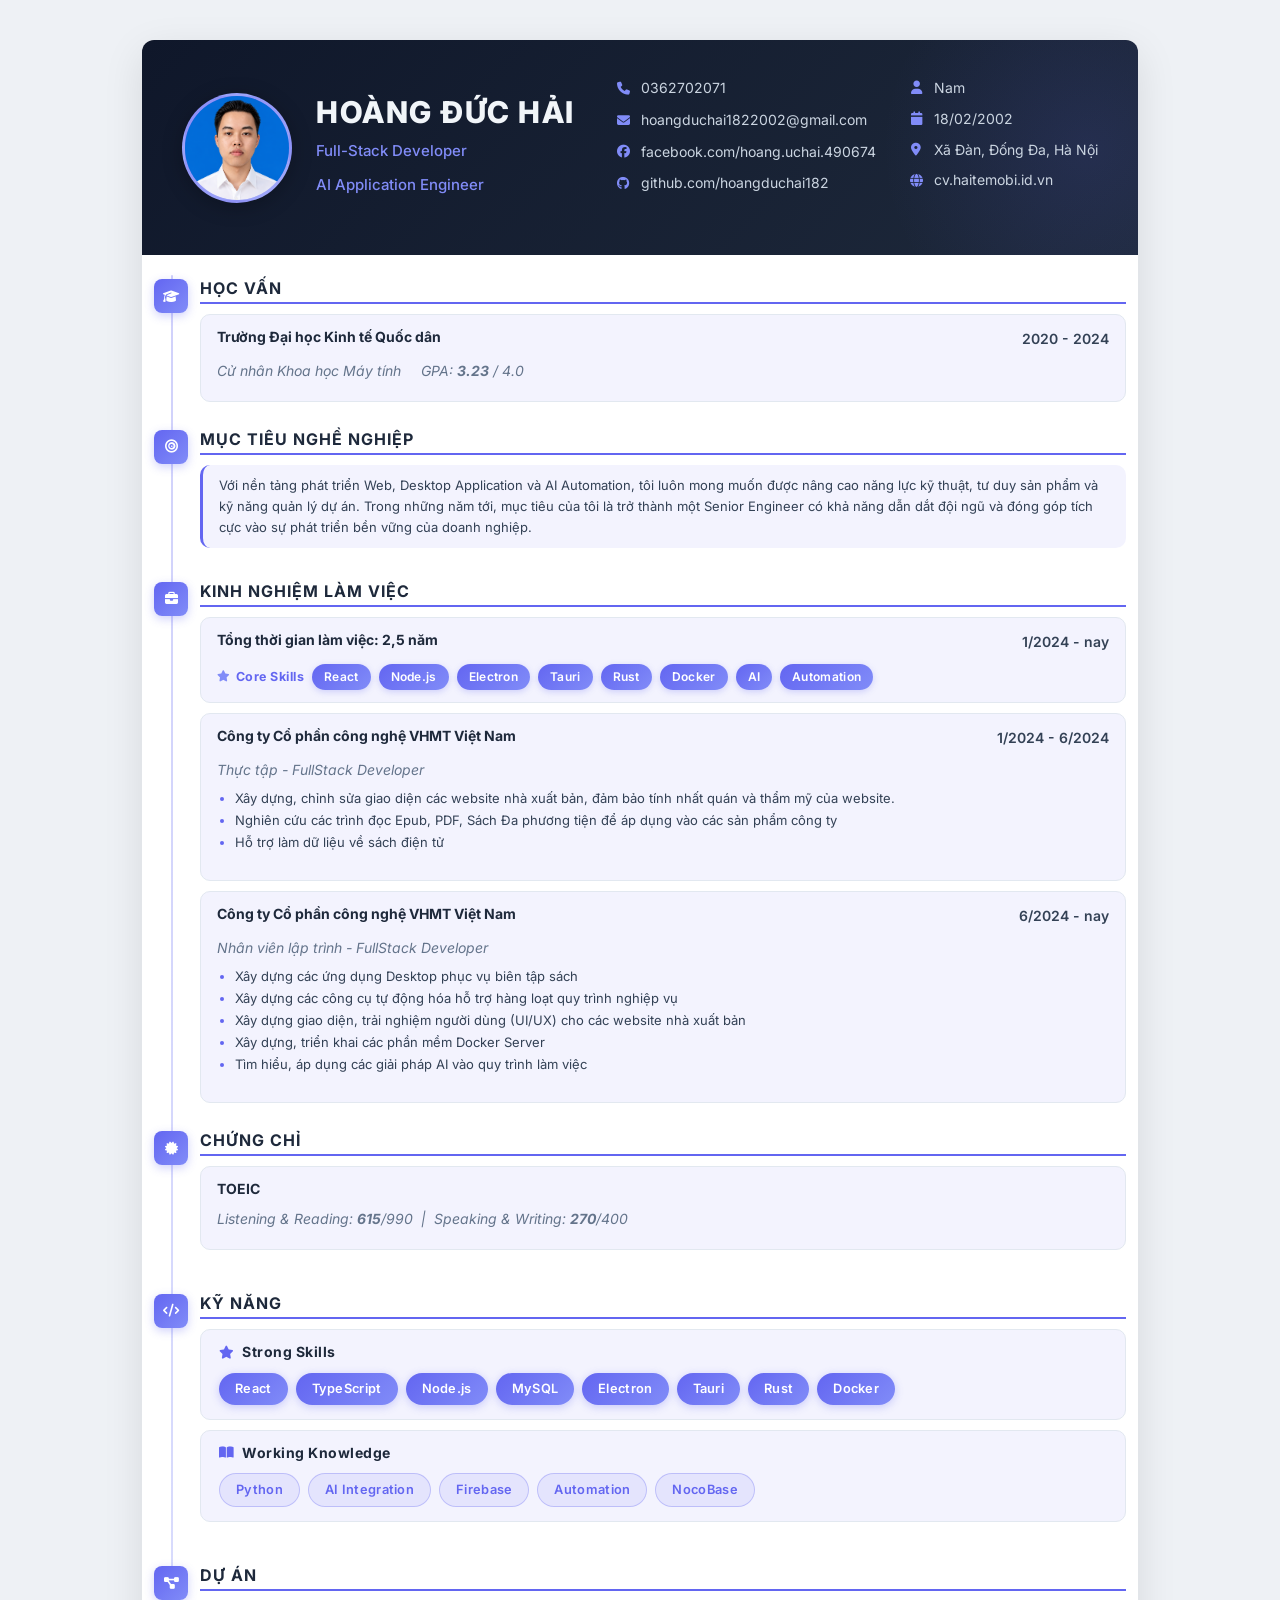
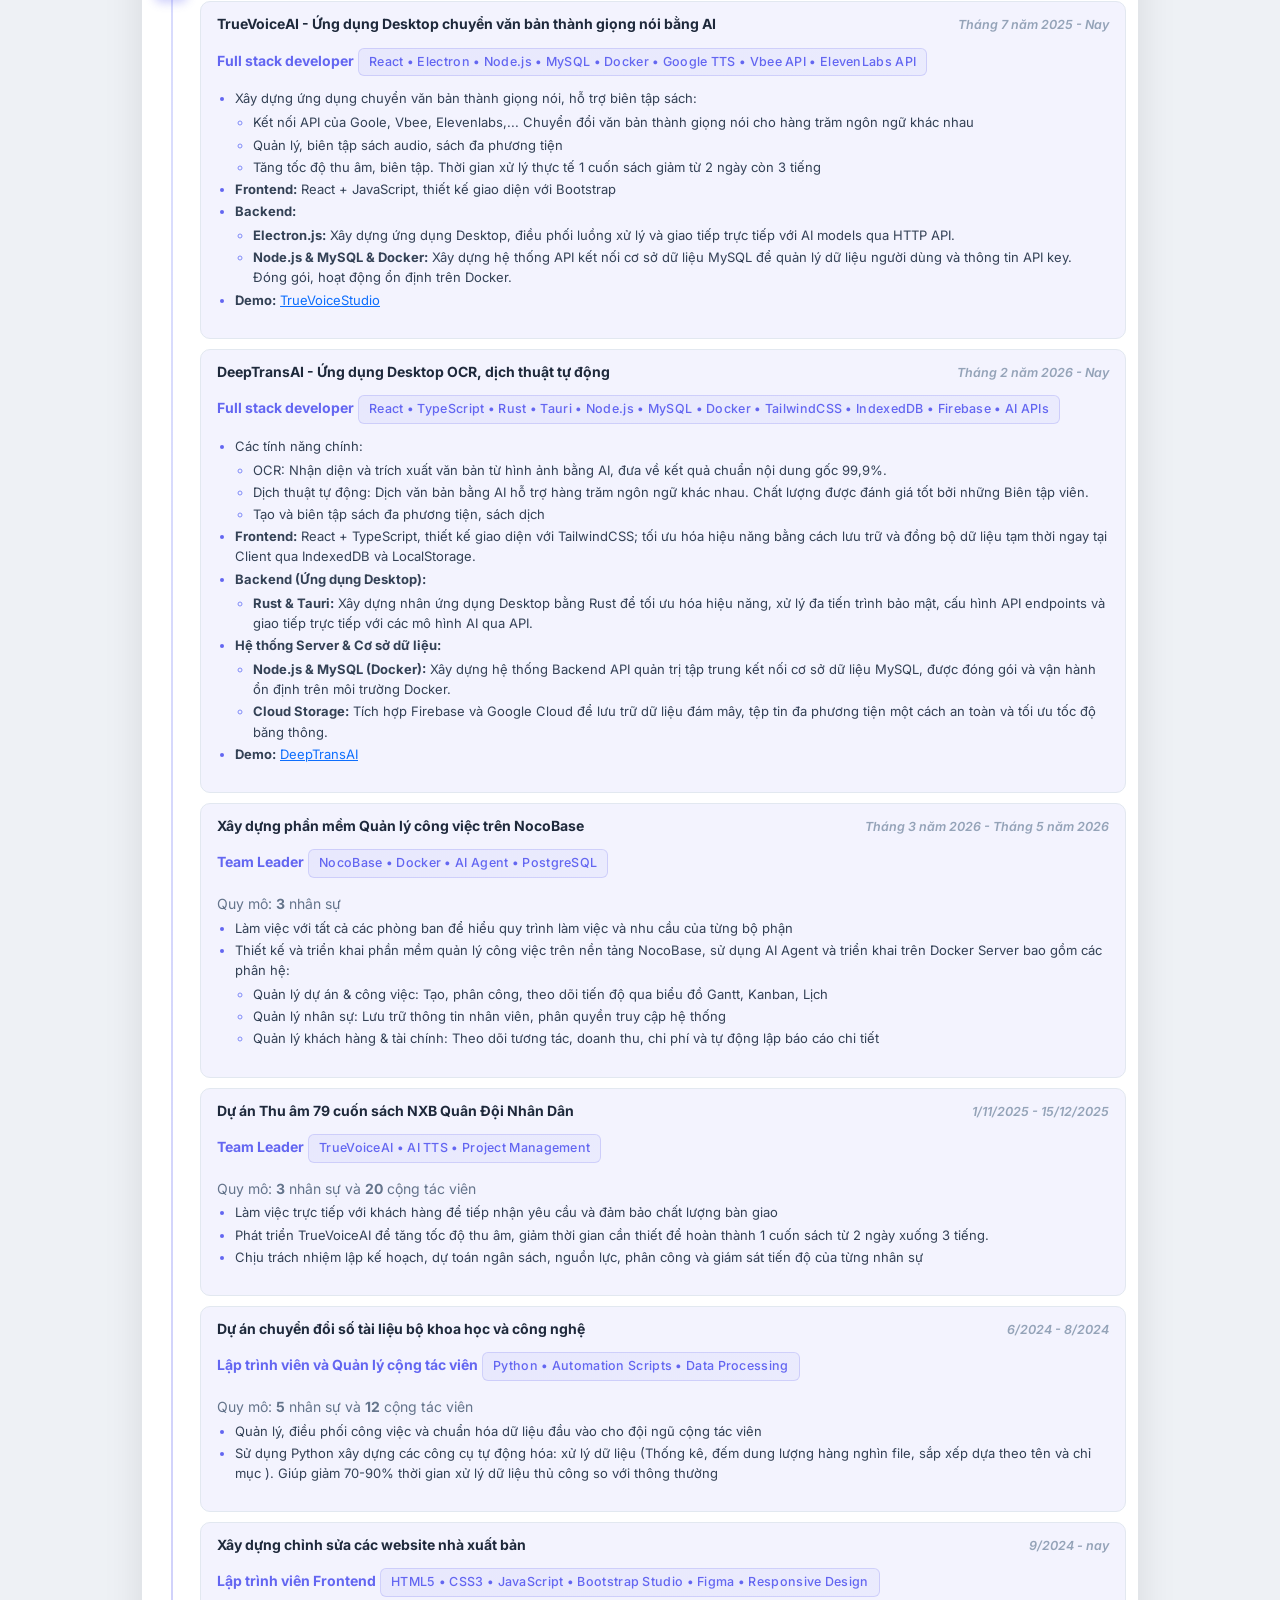
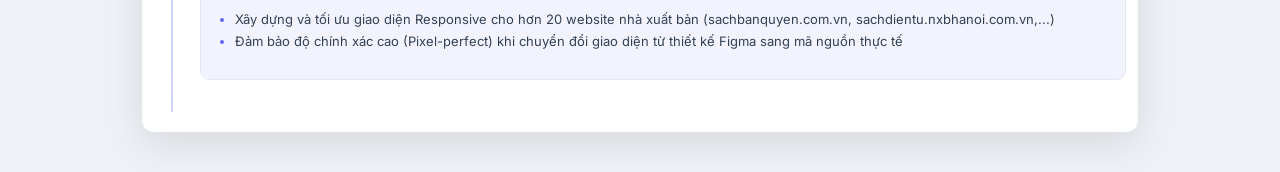
==== index.html @ 4ad243ca "bổ sung reop" ====
<!doctype html>
<html lang="vi">
  <head>
    <meta charset="UTF-8" />
    <meta name="viewport" content="width=device-width, initial-scale=1.0" />
    <title>CV - Hoàng Đức Hải | Full-Stack Developer</title>
    <link
      href="https://cdn.jsdelivr.net/npm/bootstrap@5.3.8/dist/css/bootstrap.min.css"
      rel="stylesheet"
      integrity="sha384-sRIl4kxILFvY47J16cr9ZwB07vP4J8+LH7qKQnuqkuIAvNWLzeN8tE5YBujZqJLB"
      crossorigin="anonymous"
    />
    <link
      rel="stylesheet"
      href="https://cdnjs.cloudflare.com/ajax/libs/font-awesome/6.5.0/css/all.min.css"
    />
    <link
      href="https://fonts.googleapis.com/css2?family=Inter:wght@300;400;500;600;700;800&display=swap"
      rel="stylesheet"
    />
    <link rel="stylesheet" href="style.css" />
  </head>
  <body>
    <div class="cv-container">
      <header class="cv-header">
        <div class="header-left">
          <div class="avatar">
            <img src="ca-nhan.png" alt="Hoàng Đức Hải - Full-stack Developer" />
          </div>
          <div class="name-title">
            <h1>Hoàng Đức Hải</h1>
            <p class="subtitle">Full-Stack Developer</p>
            <p class="subtitle">AI Application Engineer</p>
          </div>
        </div>

        <div class="header-right">
          <address class="contact-info">
            <p>
              <i class="fas fa-phone" aria-hidden="true"></i>
              <a href="tel:0362702071">0362702071</a>
            </p>
            <p>
              <i class="fas fa-envelope" aria-hidden="true"></i>
              <a href="mailto:hoangduchai1822002@gmail.com"
                >hoangduchai1822002@gmail.com</a
              >
            </p>
            <p>
              <i class="fab fa-facebook" aria-hidden="true"></i>
              <a
                href="https://facebook.com/hoang.uchai.490674"
                target="_blank"
                rel="noopener noreferrer"
                >facebook.com/hoang.uchai.490674</a
              >
            </p>
            <p>
              <i class="fab fa-github" aria-hidden="true"></i>
              <a
                href="https://github.com/hoangduchai182"
                target="_blank"
                rel="noopener noreferrer"
                >github.com/hoangduchai182</a
              >
            </p>
          </address>
          <div class="personal-info">
            <p><i class="fas fa-user" aria-hidden="true"></i> Nam</p>
            <p><i class="fas fa-calendar" aria-hidden="true"></i> 18/02/2002</p>
            <p>
              <i class="fas fa-location-dot" aria-hidden="true"></i> Xã Đàn,
              Đống Đa, Hà Nội
            </p>
            <p>
              <i class="fas fa-globe" aria-hidden="true"></i>
              <a
                href="https://cv.haitemobi.id.vn"
                target="_blank"
                rel="noopener noreferrer"
                >cv.haitemobi.id.vn</a
              >
            </p>
          </div>
        </div>
      </header>

      <main class="cv-body">
        <div class="timeline-line"></div>

        <section class="cv-section">
          <div class="section-icon">
            <i class="fas fa-graduation-cap" aria-hidden="true"></i>
          </div>
          <div class="section-content">
            <h2 class="section-title">Học vấn</h2>
            <div class="content-item">
              <div class="item-header">
                <strong>Trường Đại học Kinh tế Quốc dân</strong>
                <time>2020 - 2024</time>
              </div>
              <p class="item-sub">
                Cử nhân Khoa học Máy tính
                <span class="ms-3">GPA: <strong>3.23</strong> / 4.0</span>
              </p>
            </div>
          </div>
        </section>

        <section class="cv-section">
          <div class="section-icon">
            <i class="fas fa-bullseye" aria-hidden="true"></i>
          </div>
          <div class="section-content">
            <h2 class="section-title">Mục tiêu nghề nghiệp</h2>
            <p>
              Với nền tảng phát triển Web, Desktop Application và AI Automation,
              tôi luôn mong muốn được nâng cao năng lực kỹ thuật, tư duy sản
              phẩm và kỹ năng quản lý dự án. Trong những năm tới, mục tiêu của
              tôi là trở thành một Senior Engineer có khả năng dẫn dắt đội ngũ
              và đóng góp tích cực vào sự phát triển bền vững của doanh nghiệp.
            </p>
          </div>
        </section>

        <section class="cv-section">
          <div class="section-icon">
            <i class="fas fa-briefcase" aria-hidden="true"></i>
          </div>
          <div class="section-content">
            <h2 class="section-title">Kinh nghiệm làm việc</h2>
            <div class="content-item">
              <div class="item-header">
                <strong>Tổng thời gian làm việc: 2,5 năm</strong>
                <time>1/2024 - nay</time>
              </div>
              <div class="core-skills">
                <p class="core-skills-label">
                  <i class="fas fa-star" aria-hidden="true"></i> Core Skills
                </p>
                <span>React</span>
                <span>Node.js</span>
                <span>Electron</span>
                <span>Tauri</span>
                <span>Rust</span>
                <span>Docker</span>
                <span>AI</span>
                <span>Automation</span>
              </div>
            </div>
            <div class="content-item">
              <div class="item-header">
                <strong>Công ty Cổ phần công nghệ VHMT Việt Nam</strong>
                <time>1/2024 - 6/2024</time>
              </div>
              <p class="item-sub">Thực tập - FullStack Developer</p>
              <ul class="details-list">
                <li>
                  Xây dựng, chỉnh sửa giao diện các website nhà xuất bản, đảm
                  bảo tính nhất quán và thẩm mỹ của website.
                </li>
                <li>
                  Nghiên cứu các trình đọc Epub, PDF, Sách Đa phương tiện để áp
                  dụng vào các sản phẩm công ty
                </li>
                <li>Hỗ trợ làm dữ liệu về sách điện tử</li>
              </ul>
            </div>
            <div class="content-item">
              <div class="item-header">
                <strong>Công ty Cổ phần công nghệ VHMT Việt Nam</strong>
                <time>6/2024 - nay</time>
              </div>
              <p class="item-sub">Nhân viên lập trình - FullStack Developer</p>
              <ul class="details-list">
                <li>Xây dựng các ứng dụng Desktop phục vụ biên tập sách</li>
                <li>
                  Xây dựng các công cụ tự động hóa hỗ trợ hàng loạt quy trình
                  nghiệp vụ
                </li>
                <li>
                  Xây dựng giao diện, trải nghiệm người dùng (UI/UX) cho các
                  website nhà xuất bản
                </li>
                <li>Xây dựng, triển khai các phần mềm Docker Server</li>
                <li>
                  Tìm hiểu, áp dụng các giải pháp AI vào quy trình làm việc
                </li>
              </ul>
            </div>
          </div>
        </section>

        <section class="cv-section">
          <div class="section-icon">
            <i class="fas fa-certificate" aria-hidden="true"></i>
          </div>
          <div class="section-content mb-3">
            <h2 class="section-title">Chứng chỉ</h2>

            <div class="content-item">
              <div class="item-header">
                <strong>TOEIC</strong>
              </div>
              <p class="item-sub">
                Listening & Reading: <b>615</b>/990 &nbsp;|&nbsp; Speaking &
                Writing: <b>270</b>/400
              </p>
            </div>
          </div>
        </section>

        <section class="cv-section">
          <div class="section-icon">
            <i class="fas fa-code" aria-hidden="true"></i>
          </div>
          <div class="section-content mb-3">
            <h2 class="section-title">Kỹ năng</h2>

            <div class="skills-category">
              <div class="skills-category-header">
                <i class="fas fa-star" aria-hidden="true"></i>
                <h3>Strong Skills</h3>
              </div>
              <div class="skills-badges">
                <span class="skill-badge skill-strong">React</span>
                <span class="skill-badge skill-strong">TypeScript</span>
                <span class="skill-badge skill-strong">Node.js</span>
                <span class="skill-badge skill-strong">MySQL</span>
                <span class="skill-badge skill-strong">Electron</span>
                <span class="skill-badge skill-strong">Tauri</span>
                <span class="skill-badge skill-strong">Rust</span>
                <span class="skill-badge skill-strong">Docker</span>
              </div>
            </div>

            <div class="skills-category">
              <div class="skills-category-header">
                <i class="fas fa-book-open" aria-hidden="true"></i>
                <h3>Working Knowledge</h3>
              </div>
              <div class="skills-badges">
                <span class="skill-badge skill-working">Python</span>
                <span class="skill-badge skill-working">AI Integration</span>
                <span class="skill-badge skill-working">Firebase</span>
                <span class="skill-badge skill-working">Automation</span>
                <span class="skill-badge skill-working">NocoBase</span>
              </div>
            </div>
          </div>
        </section>

        <section class="cv-section">
          <div class="section-icon">
            <i class="fas fa-diagram-project" aria-hidden="true"></i>
          </div>
          <div class="section-content">
            <h2 class="section-title">Dự án</h2>

            <div class="content-item">
              <div class="item-header">
                <strong
                  >TrueVoiceAI - Ứng dụng Desktop chuyển văn bản thành giọng nói
                  bằng AI</strong
                >
                <p class="item-date">Tháng 7 năm 2025 - Nay</p>
              </div>

              <p class="item-role">Full stack developer</p>
              <p class="tech-stack">
                React • Electron • Node.js • MySQL • Docker • Google TTS • Vbee
                API • ElevenLabs API
              </p>
              <ul class="details-list">
                <li>
                  Xây dựng ứng dụng chuyển văn bản thành giọng nói, hỗ trợ biên
                  tập sách:
                  <ul>
                    <li>
                      Kết nối API của Goole, Vbee, Elevenlabs,... Chuyển đổi văn
                      bản thành giọng nói cho hàng trăm ngôn ngữ khác nhau
                    </li>
                    <li>Quản lý, biên tập sách audio, sách đa phương tiện</li>
                    <li>
                      Tăng tốc độ thu âm, biên tập. Thời gian xử lý thực tế 1
                      cuốn sách giảm từ 2 ngày còn 3 tiếng
                    </li>
                  </ul>
                </li>
                <li>
                  <strong>Frontend:</strong> React + JavaScript, thiết kế giao
                  diện với Bootstrap
                </li>
                <li>
                  <strong>Backend:</strong>
                  <ul>
                    <li>
                      <strong>Electron.js:</strong> Xây dựng ứng dụng Desktop,
                      điều phối luồng xử lý và giao tiếp trực tiếp với AI models
                      qua HTTP API.
                    </li>
                    <li>
                      <strong>Node.js &amp; MySQL &amp; Docker:</strong> Xây
                      dựng hệ thống API kết nối cơ sở dữ liệu MySQL để quản lý
                      dữ liệu người dùng và thông tin API key. Đóng gói, hoạt
                      động ổn định trên Docker.
                    </li>
                  </ul>
                </li>
                <li>
                  <strong>Demo:</strong>
                  <a href="./truevoicestudio.html">TrueVoiceStudio</a>
                </li>
              </ul>
            </div>

            <div class="content-item">
              <div class="item-header">
                <strong
                  >DeepTransAI - Ứng dụng Desktop OCR, dịch thuật tự
                  động</strong
                >
                <p class="item-date">Tháng 2 năm 2026 - Nay</p>
              </div>

              <p class="item-role">Full stack developer</p>
              <p class="tech-stack">
                React • TypeScript • Rust • Tauri • Node.js • MySQL • Docker •
                TailwindCSS • IndexedDB • Firebase • AI APIs
              </p>
              <ul class="details-list">
                <li>
                  Các tính năng chính:
                  <ul>
                    <li>
                      OCR: Nhận diện và trích xuất văn bản từ hình ảnh bằng AI,
                      đưa về kết quả chuẩn nội dung gốc 99,9%.
                    </li>
                    <li>
                      Dịch thuật tự động: Dịch văn bản bằng AI hỗ trợ hàng trăm
                      ngôn ngữ khác nhau. Chất lượng được đánh giá tốt bởi những
                      Biên tập viên.
                    </li>
                    <li>Tạo và biên tập sách đa phương tiện, sách dịch</li>
                  </ul>
                </li>
                <li>
                  <strong>Frontend:</strong> React + TypeScript, thiết kế giao
                  diện với TailwindCSS; tối ưu hóa hiệu năng bằng cách lưu trữ
                  và đồng bộ dữ liệu tạm thời ngay tại Client qua IndexedDB và
                  LocalStorage.
                </li>
                <li>
                  <strong>Backend (Ứng dụng Desktop):</strong>
                  <ul>
                    <li>
                      <strong>Rust &amp; Tauri:</strong> Xây dựng nhân ứng dụng
                      Desktop bằng Rust để tối ưu hóa hiệu năng, xử lý đa tiến
                      trình bảo mật, cấu hình API endpoints và giao tiếp trực
                      tiếp với các mô hình AI qua API.
                    </li>
                  </ul>
                </li>
                <li>
                  <strong>Hệ thống Server &amp; Cơ sở dữ liệu:</strong>
                  <ul>
                    <li>
                      <strong>Node.js &amp; MySQL (Docker):</strong> Xây dựng hệ
                      thống Backend API quản trị tập trung kết nối cơ sở dữ liệu
                      MySQL, được đóng gói và vận hành ổn định trên môi trường
                      Docker.
                    </li>
                    <li>
                      <strong>Cloud Storage:</strong> Tích hợp Firebase và
                      Google Cloud để lưu trữ dữ liệu đám mây, tệp tin đa phương
                      tiện một cách an toàn và tối ưu tốc độ băng thông.
                    </li>
                  </ul>
                </li>
                <li>
                  <strong>Demo:</strong>
                  <a href="./deeptransai.html">DeepTransAI</a>
                </li>
              </ul>
            </div>

            <div class="content-item">
              <div class="item-header">
                <strong
                  >Xây dựng phần mềm Quản lý công việc trên NocoBase</strong
                >
                <p class="item-date">Tháng 3 năm 2026 - Tháng 5 năm 2026</p>
              </div>

              <p class="item-role">Team Leader</p>
              <p class="tech-stack">
                NocoBase • Docker • AI Agent • PostgreSQL
              </p>
              <p class="item-description">Quy mô: <strong>3</strong> nhân sự</p>
              <ul class="details-list">
                <li>
                  Làm việc với tất cả các phòng ban để hiểu quy trình làm việc
                  và nhu cầu của từng bộ phận
                </li>
                <li>
                  Thiết kế và triển khai phần mềm quản lý công việc trên nền
                  tảng NocoBase, sử dụng AI Agent và triển khai trên Docker
                  Server bao gồm các phân hệ:
                  <ul>
                    <li>
                      Quản lý dự án &amp; công việc: Tạo, phân công, theo dõi
                      tiến độ qua biểu đồ Gantt, Kanban, Lịch
                    </li>
                    <li>
                      Quản lý nhân sự: Lưu trữ thông tin nhân viên, phân quyền
                      truy cập hệ thống
                    </li>
                    <li>
                      Quản lý khách hàng &amp; tài chính: Theo dõi tương tác,
                      doanh thu, chi phí và tự động lập báo cáo chi tiết
                    </li>
                  </ul>
                </li>
              </ul>
            </div>

            <div class="content-item">
              <div class="item-header">
                <strong>Dự án Thu âm 79 cuốn sách NXB Quân Đội Nhân Dân</strong>
                <p class="item-date">1/11/2025 - 15/12/2025</p>
              </div>

              <p class="item-role">Team Leader</p>
              <p class="tech-stack">
                TrueVoiceAI • AI TTS • Project Management
              </p>
              <p class="item-description">
                Quy mô: <strong>3</strong> nhân sự và <strong>20</strong> cộng
                tác viên
              </p>
              <ul class="details-list">
                <li>
                  Làm việc trực tiếp với khách hàng để tiếp nhận yêu cầu và đảm
                  bảo chất lượng bàn giao
                </li>
                <li>
                  Phát triển TrueVoiceAI để tăng tốc độ thu âm, giảm thời gian
                  cần thiết để hoàn thành 1 cuốn sách từ 2 ngày xuống 3 tiếng.
                </li>
                <li>
                  Chịu trách nhiệm lập kế hoạch, dự toán ngân sách, nguồn lực,
                  phân công và giám sát tiến độ của từng nhân sự
                </li>
              </ul>
            </div>

            <div class="content-item">
              <div class="item-header">
                <strong
                  >Dự án chuyển đổi số tài liệu bộ khoa học và công nghệ</strong
                >
                <p class="item-date">6/2024 - 8/2024</p>
              </div>

              <p class="item-role">Lập trình viên và Quản lý cộng tác viên</p>
              <p class="tech-stack">
                Python • Automation Scripts • Data Processing
              </p>
              <p class="item-description">
                Quy mô: <strong>5</strong> nhân sự và <strong>12</strong> cộng
                tác viên
              </p>
              <ul class="details-list">
                <li>
                  Quản lý, điều phối công việc và chuẩn hóa dữ liệu đầu vào cho
                  đội ngũ cộng tác viên
                </li>
                <li>
                  Sử dụng Python xây dựng các công cụ tự động hóa: xử lý dữ liệu
                  (Thống kê, đếm dung lượng hàng nghìn file, sắp xếp dựa theo
                  tên và chỉ mục ). Giúp giảm 70-90% thời gian xử lý dữ liệu thủ
                  công so với thông thường
                </li>
              </ul>
            </div>

            <div class="content-item">
              <div class="item-header">
                <strong>Xây dựng chỉnh sửa các website nhà xuất bản</strong>
                <p class="item-date">9/2024 - nay</p>
              </div>

              <p class="item-role">Lập trình viên Frontend</p>
              <p class="tech-stack">
                HTML5 • CSS3 • JavaScript • Bootstrap Studio • Figma •
                Responsive Design
              </p>
              <ul class="details-list">
                <li>
                  Xây dựng và tối ưu giao diện Responsive cho hơn 20 website nhà
                  xuất bản (sachbanquyen.com.vn, sachdientu.nxbhanoi.com.vn,...)
                </li>
                <li>
                  Đảm bảo độ chính xác cao (Pixel-perfect) khi chuyển đổi giao
                  diện từ thiết kế Figma sang mã nguồn thực tế
                </li>
              </ul>
            </div>
          </div>
        </section>
      </main>
    </div>
  </body>
</html>
---- style.css ----
/* ===== VARIABLES ===== */
:root {
  --bg-color: #eef1f5;
  --header-bg: linear-gradient(135deg, #0f172a 0%, #1e293b 100%);
  --header-text: #f1f5f9;
  --text-color: #334155;
  --text-heading: #1e293b;
  --text-light: #64748b;
  --text-muted: #94a3b8;
  --line-color: #6366f1;
  --accent: #6366f1;
  --accent-light: #818cf8;
  --accent-bg: rgba(99, 102, 241, 0.08);
  --success: #10b981;
  --card-bg: #ffffff;
  --border: #e2e8f0;
  --shadow-sm: 0 1px 3px rgba(0, 0, 0, 0.05);
  --shadow: 0 4px 12px rgba(0, 0, 0, 0.06);
  --shadow-lg: 0 12px 40px rgba(0, 0, 0, 0.1);
  --radius: 12px;
  --transition: all 0.3s cubic-bezier(0.4, 0, 0.2, 1);
  --accent-font-weight: 700;
  --font-bold-semi: 600;
}

/* ===== RESET ===== */
*,
*::before,
*::after {
  margin: 0;
  padding: 0;
  box-sizing: border-box;
}

/* ===== BASE ===== */
body {
  font-family: "Inter", "Segoe UI", Tahoma, Geneva, Verdana, sans-serif;
  background-color: var(--bg-color);
  color: var(--text-color);
  line-height: 1.7;
  display: flex;
  justify-content: center;
  padding: 40px 20px;
  -webkit-font-smoothing: antialiased;
  -moz-osx-font-smoothing: grayscale;
}

/* ===== CV CONTAINER (Khổ A4: 210mm x 297mm = 794px x 1123px ở 96dpi) ===== */
.cv-container {
  width: 996px;
  min-height: 1123px;
  background: var(--card-bg);
  box-shadow: var(--shadow-lg);
  border-radius: var(--radius);
  position: relative;
  overflow: hidden;
}

/* ===== HEADER ===== */
.cv-header {
  background: var(--header-bg);
  color: var(--header-text);
  padding: 36px 40px;
  display: flex;
  justify-content: space-between;
  align-items: center;
  position: relative;
  overflow: hidden;
}

.cv-header::before {
  content: "";
  position: absolute;
  top: -60%;
  right: -20%;
  width: 50%;
  height: 220%;
  background: radial-gradient(
    circle,
    rgba(99, 102, 241, 0.12) 0%,
    transparent 60%
  );
  pointer-events: none;
}

.header-left {
  display: flex;
  align-items: center;
  gap: 24px;
  position: relative;
  z-index: 1;
}

.avatar {
  width: 110px;
  height: 110px;
  background: linear-gradient(135deg, var(--accent), var(--accent-light));
  border-radius: 50%;
  overflow: hidden;
  border: 3px solid rgba(255, 255, 255, 0.25);
  box-shadow: 0 4px 20px rgba(0, 0, 0, 0.25);
  flex-shrink: 0;
  transition: var(--transition);
}

.avatar:hover {
  transform: scale(1.05);
  border-color: rgba(255, 255, 255, 0.5);
}

.avatar img {
  width: 100%;
  height: 100%;
  object-fit: cover;
}

.name-title h1 {
  font-size: 30px;
  font-weight: 800;
  text-transform: uppercase;
  letter-spacing: 1.5px;
  line-height: 1.2;
  margin-bottom: 4px;
}

.subtitle {
  font-size: 15px;
  color: var(--accent-light);
  font-weight: 500;
  margin: 8px 0 4px 0;
}

.header-right {
  display: flex;
  gap: 32px;
  font-size: 14px;
  position: relative;
  z-index: 1;
}

.contact-info p,
.personal-info p {
  margin-bottom: 7px;
  display: flex;
  align-items: center;
  gap: 10px;
  color: #cbd5e1;
  transition: var(--transition);
}

.contact-info p:hover,
.personal-info p:hover {
  color: #f1f5f9;
}

.contact-info p i,
.personal-info p i {
  width: 16px;
  text-align: center;
  color: var(--accent-light);
  font-size: 13px;
  flex-shrink: 0;
}

.contact-info a,
.personal-info a {
  color: inherit;
  text-decoration: none;
  border-bottom: 1px solid transparent;
  transition: var(--transition);
}

.contact-info a:hover,
.personal-info a:hover {
  color: #fff;
  border-bottom-color: var(--accent-light);
}

/* ===== BODY & TIMELINE ===== */
.cv-body {
  padding: 24px 12px;
  position: relative;
}
time {
  font-size: 14px;
}

.timeline-line {
  position: absolute;
  left: 29px;
  top: 20px;
  bottom: 20px;
  width: 2px;
  background: linear-gradient(
    to bottom,
    var(--accent),
    var(--accent-light),
    var(--accent)
  );
  z-index: 0;
  border-radius: 2px;
  opacity: 0.3;
}

/* ===== SECTIONS ===== */
.cv-section {
  position: relative;
  display: flex;
  margin-bottom: 18px;
  z-index: 1;
}

.section-icon {
  width: 34px;
  height: 34px;
  background: linear-gradient(135deg, var(--accent), var(--accent-light));
  color: #fff;
  display: flex;
  justify-content: center;
  align-items: center;
  border-radius: 8px;
  margin-right: 12px;
  font-size: 13px;
  flex-shrink: 0;
  box-shadow: 0 3px 10px rgba(99, 102, 241, 0.3);
  transition: var(--transition);
}

.cv-section:hover .section-icon {
  transform: scale(1.1);
  box-shadow: 0 4px 15px rgba(99, 102, 241, 0.4);
}

.section-content {
  flex: 1;
  min-width: 0;
}

.section-title {
  text-transform: uppercase;
  font-size: 16px;
  letter-spacing: 1px;
  color: var(--text-heading);
  border-bottom: 2px solid var(--accent);
  padding-bottom: 4px;
  margin-bottom: 10px;
  font-weight: var(--accent-font-weight);
  position: relative;
}

/* ===== CONTENT ITEMS ===== */
.content-item {
  background: var(--accent-bg);
  border: 1px solid var(--border);
  border-radius: 10px;
  padding: 12px 16px;
  margin-bottom: 10px;
  transition: var(--transition);
  position: relative;
}

.content-item:hover {
  border-color: var(--accent-light);
  box-shadow: var(--shadow-sm);
  transform: translateX(4px);
}

.content-item::before {
  content: "";
  position: absolute;
  left: 0;
  top: 12px;
  bottom: 12px;
  width: 3px;
  background: linear-gradient(to bottom, var(--accent), var(--accent-light));
  border-radius: 0 3px 3px 0;
  opacity: 0;
  transition: var(--transition);
}

.content-item:hover::before {
  opacity: 1;
}

.item-header {
  display: flex;
  justify-content: space-between;
  align-items: flex-start;
  font-weight: var(--font-bold-semi);
  gap: 12px;
  flex-wrap: wrap;
  margin-bottom: 8px;
}

.item-header strong {
  color: var(--text-heading);
  font-weight: 700;
  font-size: 14px;
  line-height: 1.4;
}

.item-header span {
  font-size: 12px;
  color: var(--text-muted);
  background: rgba(99, 102, 241, 0.08);
  padding: 2px 10px;
  border-radius: 50px;
  font-weight: 500;
  white-space: nowrap;
  flex-shrink: 0;
}

/* ===== CORE SKILLS BADGES ===== */
.core-skills {
  display: flex;
  flex-wrap: wrap;
  gap: 8px;
  margin-top: 10px;
  align-items: center;
}

.core-skills-label {
  font-size: 0.78rem;
  font-weight: 700;
  color: var(--accent);
  letter-spacing: 0.5px;
  margin: 0;
  display: flex;
  align-items: center;
  gap: 5px;
  white-space: nowrap;
}

.core-skills-label i {
  font-size: 0.7rem;
  color: var(--accent-light);
}

.core-skills span {
  display: inline-block;
  font-size: 0.75rem;
  font-weight: 600;
  color: #fff;
  background: linear-gradient(135deg, var(--accent), var(--accent-light));
  padding: 3px 12px;
  border-radius: 50px;
  letter-spacing: 0.3px;
  box-shadow: 0 2px 6px rgba(99, 102, 241, 0.25);
  transition: var(--transition);
}

.core-skills span:hover {
  transform: translateY(-2px);
  box-shadow: 0 4px 12px rgba(99, 102, 241, 0.4);
}

.tech-stack {
  font-size: 0.78rem;
  color: var(--accent);
  background: linear-gradient(
    135deg,
    rgba(99, 102, 241, 0.08),
    rgba(129, 140, 248, 0.08)
  );
  border: 1px solid rgba(99, 102, 241, 0.2);
  border-radius: 6px;
  padding: 4px 10px;
  margin: 4px 0 6px 0;
  display: inline-block;
  font-weight: 500;
  letter-spacing: 0.3px;
  line-height: 1.5;
}

.item-sub {
  font-style: italic;
  margin-bottom: 6px;
  color: var(--text-light);
  font-size: 14px;
}

/* ===== DETAILS LIST ===== */
.details-list {
  padding-left: 18px;
  font-size: 13px;
  color: var(--text-color);
  line-height: 1.55;
}

.details-list li {
  margin-bottom: 2px;
  position: relative;
}

.details-list li::marker {
  color: var(--accent);
}

.details-list ul {
  padding-left: 18px;
  margin-top: 4px;
}

.details-list ul li::marker {
  color: var(--accent-light);
}

/* ===== SKILLS LIST ===== */

.skills-list {
  list-style: none;
  font-size: 14px;
}

.skills-list li {
  margin-bottom: 4px;
  padding-left: 16px;
  position: relative;
}

.skills-list li::before {
  content: "▸";
  position: absolute;
  left: 0;
  color: var(--accent);
  font-weight: 700;
}

/* ===== SKILLS CATEGORIES ===== */
.skills-category {
  background: var(--accent-bg);
  border: 1px solid var(--border);
  border-radius: 10px;
  padding: 14px 18px;
  margin-bottom: 10px;
  transition: var(--transition);
  position: relative;
}

.skills-category:hover {
  border-color: var(--accent-light);
  box-shadow: var(--shadow-sm);
  transform: translateX(4px);
}

.skills-category::before {
  content: "";
  position: absolute;
  left: 0;
  top: 12px;
  bottom: 12px;
  width: 3px;
  background: linear-gradient(to bottom, var(--accent), var(--accent-light));
  border-radius: 0 3px 3px 0;
  opacity: 0;
  transition: var(--transition);
}

.skills-category:hover::before {
  opacity: 1;
}

.skills-category-header {
  display: flex;
  align-items: center;
  gap: 8px;
  margin-bottom: 12px;
}

.skills-category-header i {
  font-size: 13px;
  color: var(--accent);
}

.skills-category-header h3 {
  font-size: 14px;
  font-weight: 700;
  color: var(--text-heading);
  margin: 0;
  letter-spacing: 0.5px;
}

.skills-badges {
  display: flex;
  flex-wrap: wrap;
  gap: 8px;
}

.skill-badge {
  display: inline-block;
  font-size: 0.8rem;
  font-weight: 600;
  padding: 5px 16px;
  border-radius: 50px;
  letter-spacing: 0.3px;
  transition: var(--transition);
}

.skill-badge:hover {
  transform: translateY(-2px);
}

.skill-strong {
  color: #fff;
  background: linear-gradient(135deg, var(--accent), var(--accent-light));
  box-shadow: 0 2px 8px rgba(99, 102, 241, 0.3);
}

.skill-strong:hover {
  box-shadow: 0 4px 14px rgba(99, 102, 241, 0.45);
}

.skill-working {
  color: var(--accent);
  background: rgba(99, 102, 241, 0.1);
  border: 1.5px solid rgba(99, 102, 241, 0.3);
}

.skill-working:hover {
  background: rgba(99, 102, 241, 0.15);
  border-color: var(--accent-light);
  box-shadow: 0 3px 10px rgba(99, 102, 241, 0.2);
}

/* ===== PROJECT METADATA ===== */
.item-role {
  font-weight: var(--accent-font-weight);
  margin-top: 4px;
  font-size: 14px;
  color: var(--accent);
  display: inline-flex;
  align-items: center;
  gap: 6px;
}

.item-date {
  font-style: italic;
  color: var(--text-muted);
  margin-bottom: 0;
  font-size: 12.5px;
  display: flex;
  align-items: center;
  gap: 6px;
}

.item-description {
  font-size: 14px;
  color: var(--text-light);
  margin: 2px 0;
}

/* ===== SECTION CONTENT PARAGRAPH ===== */

.section-content > p {
  font-size: 13px;
  color: var(--text-color);
  line-height: 1.6;
  background: var(--accent-bg);
  padding: 10px 16px;
  border-radius: 10px;
  border-left: 3px solid var(--accent);
}

/* ===== SCROLLBAR ===== */
::-webkit-scrollbar {
  width: 6px;
}

::-webkit-scrollbar-track {
  background: transparent;
}

::-webkit-scrollbar-thumb {
  background: var(--text-muted);
  border-radius: 3px;
}

::-webkit-scrollbar-thumb:hover {
  background: var(--text-light);
}

/* ===== RESPONSIVE ===== */
@media (max-width: 900px) {
  body {
    padding: 16px 8px;
  }

  .cv-container {
    width: 100%;
    min-height: auto;
    border-radius: 8px;
  }

  .cv-header {
    flex-direction: column;
    align-items: flex-start;
    gap: 20px;
    padding: 28px 24px;
  }

  .header-right {
    flex-direction: column;
    gap: 16px;
  }

  .cv-body {
    padding: 24px 20px;
  }

  .timeline-line {
    left: 36px;
  }

  .section-icon {
    width: 28px;
    height: 28px;
    font-size: 11px;
    margin-right: 12px;
  }

  .name-title h1 {
    font-size: 22px;
  }

  .avatar {
    width: 80px;
    height: 80px;
  }
}

@media (max-width: 480px) {
  .cv-header {
    padding: 20px 16px;
  }

  .cv-body {
    padding: 20px 14px;
  }

  .section-title {
    font-size: 14px;
  }

  .details-list {
    font-size: 12px;
  }
}

/* ===== PRINT ===== */
@media print {
  *,
  *::before,
  *::after {
    -webkit-print-color-adjust: exact !important;
    print-color-adjust: exact !important;
    color-adjust: exact !important;
  }

  body {
    padding: 0 !important;
    margin: 0 !important;
    background: #fff !important;
    display: block !important;
  }

  .cv-container {
    width: 100% !important;
    min-height: auto !important;
    box-shadow: none !important;
    border-radius: 0 !important;
    margin: 0 !important;
    overflow: visible !important;
  }

  .cv-header {
    display: flex !important;
    flex-direction: row !important;
    flex-wrap: nowrap !important;
    justify-content: space-between !important;
    align-items: center !important;
    padding: 32px 16px !important;
    background: #0f172a !important;
    color: #f1f5f9 !important;
  }

  .cv-header::before {
    display: none !important;
  }

  .header-left {
    display: flex !important;
    flex-direction: row !important;
    align-items: center !important;
    gap: 16px !important;
    flex-shrink: 0 !important;
  }

  .header-right {
    display: flex !important;
    flex-direction: row !important;
    gap: 28px !important;
    flex-shrink: 0 !important;
  }

  .avatar {
    width: 80px !important;
    height: 80px !important;
    border: 2px solid rgba(255, 255, 255, 0.3) !important;
    box-shadow: none !important;
    background: #6366f1 !important;
  }

  .avatar:hover {
    transform: none !important;
  }

  .name-title h1 {
    font-size: 24px !important;
    color: #fff !important;
    letter-spacing: 1px !important;
  }

  .subtitle {
    color: #a5b4fc !important;
    font-size: 14px !important;
    font-weight: 500 !important;
  }

  .contact-info p,
  .personal-info p {
    color: #e2e8f0 !important;
    margin-bottom: 5px !important;
    font-size: 13px !important;
    gap: 8px !important;
    line-height: 1.5 !important;
  }

  .contact-info p i,
  .personal-info p i {
    color: #a5b4fc !important;
    font-size: 13px !important;
    width: 18px !important;
  }

  .contact-info a {
    color: #e2e8f0 !important;
    text-decoration: none !important;
    font-size: 12.5px !important;
  }

  /* ===== BODY ===== */
  .cv-body {
    padding: 12px !important;
  }

  .cv-section {
    margin-bottom: 6px !important;
  }

  .content-item {
    padding: 8px 14px !important;
  }

  .section-title {
    margin-bottom: 8px !important;
    padding-bottom: 3px !important;
  }

  /* ===== TIMELINE ===== */
  .timeline-line {
    background: #6366f1 !important;
    opacity: 0.15 !important;
    left: 24px;
  }

  /* ===== SECTION ICONS ===== */
  .section-icon {
    background: #6366f1 !important;
    color: #fff !important;
    box-shadow: none !important;
  }

  .cv-section:hover .section-icon {
    transform: none !important;
  }
  /* ===== CONTENT ITEMS ===== */
  .content-item {
    background: #f8f9ff !important;
    border: 1px solid #e2e8f0 !important;
    padding: 6px 8px;
  }

  .content-item:hover {
    transform: none !important;
    box-shadow: none !important;
    border-color: #e2e8f0 !important;
  }

  .content-item::before {
    display: none !important;
  }

  /* ===== BADGES THỜI GIAN ===== */
  .item-header span {
    background: #eef0ff !important;
    color: #64748b !important;
  }

  /* ===== ROLE ===== */
  .item-role {
    color: #6366f1 !important;
  }

  /* ===== LIST MARKERS ===== */
  .details-list {
    margin-bottom: 4px;
  }
  .details-list li::marker {
    color: #6366f1 !important;
  }

  /* ===== PARAGRAPH (Mục tiêu) ===== */
  .section-content > p {
    background: #f8f9ff !important;
    border-left: 3px solid #6366f1 !important;
  }

  /* ===== SKILLS CATEGORIES (PRINT) ===== */
  .skills-category {
    background: #f8f9ff !important;
    border: 1px solid #e2e8f0 !important;
    padding: 10px 14px !important;
  }

  .skills-category:hover {
    transform: none !important;
    box-shadow: none !important;
  }

  .skills-category::before {
    display: none !important;
  }

  .skill-strong {
    background: #6366f1 !important;
    color: #fff !important;
    box-shadow: none !important;
  }

  .skill-working {
    background: #eef0ff !important;
    color: #6366f1 !important;
    border-color: rgba(99, 102, 241, 0.3) !important;
  }

  .skill-badge:hover {
    transform: none !important;
  }

  /* ===== ẨN SCROLLBAR ===== */
  ::-webkit-scrollbar {
    display: none !important;
  }
}
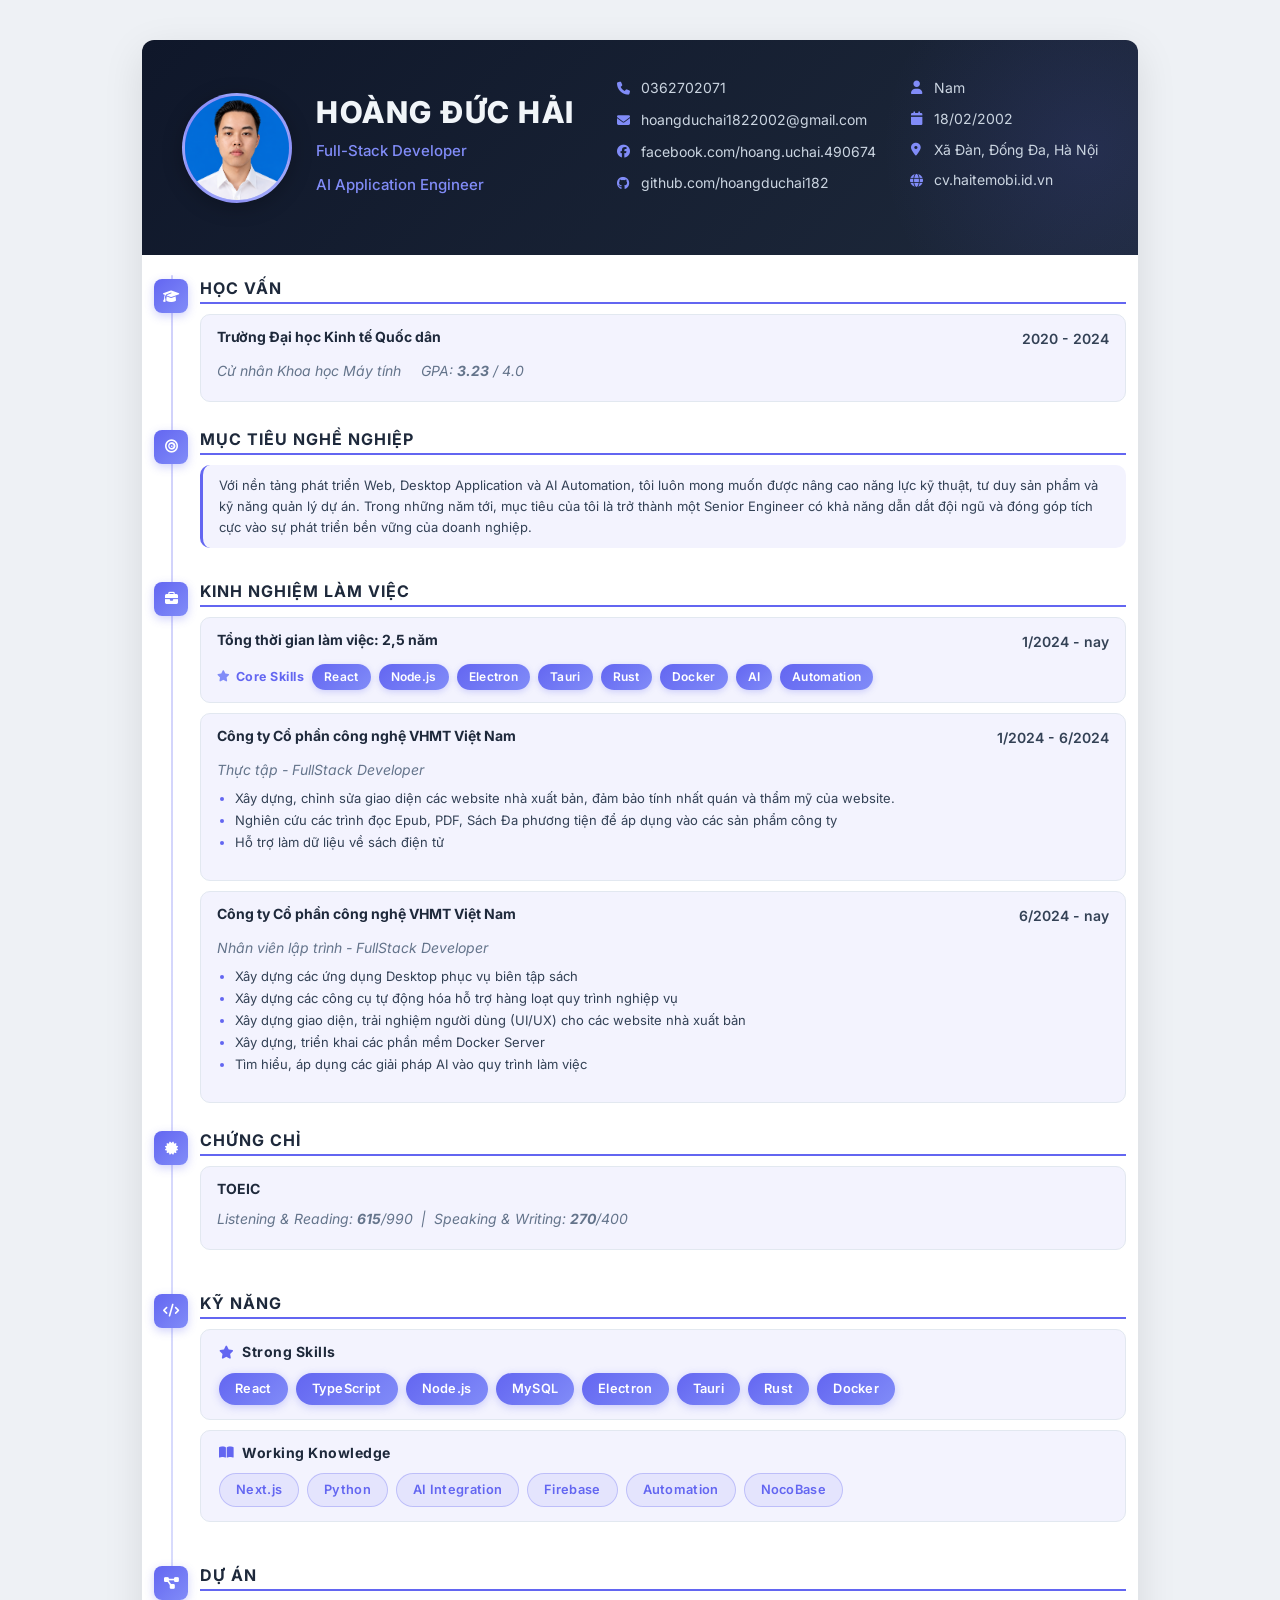
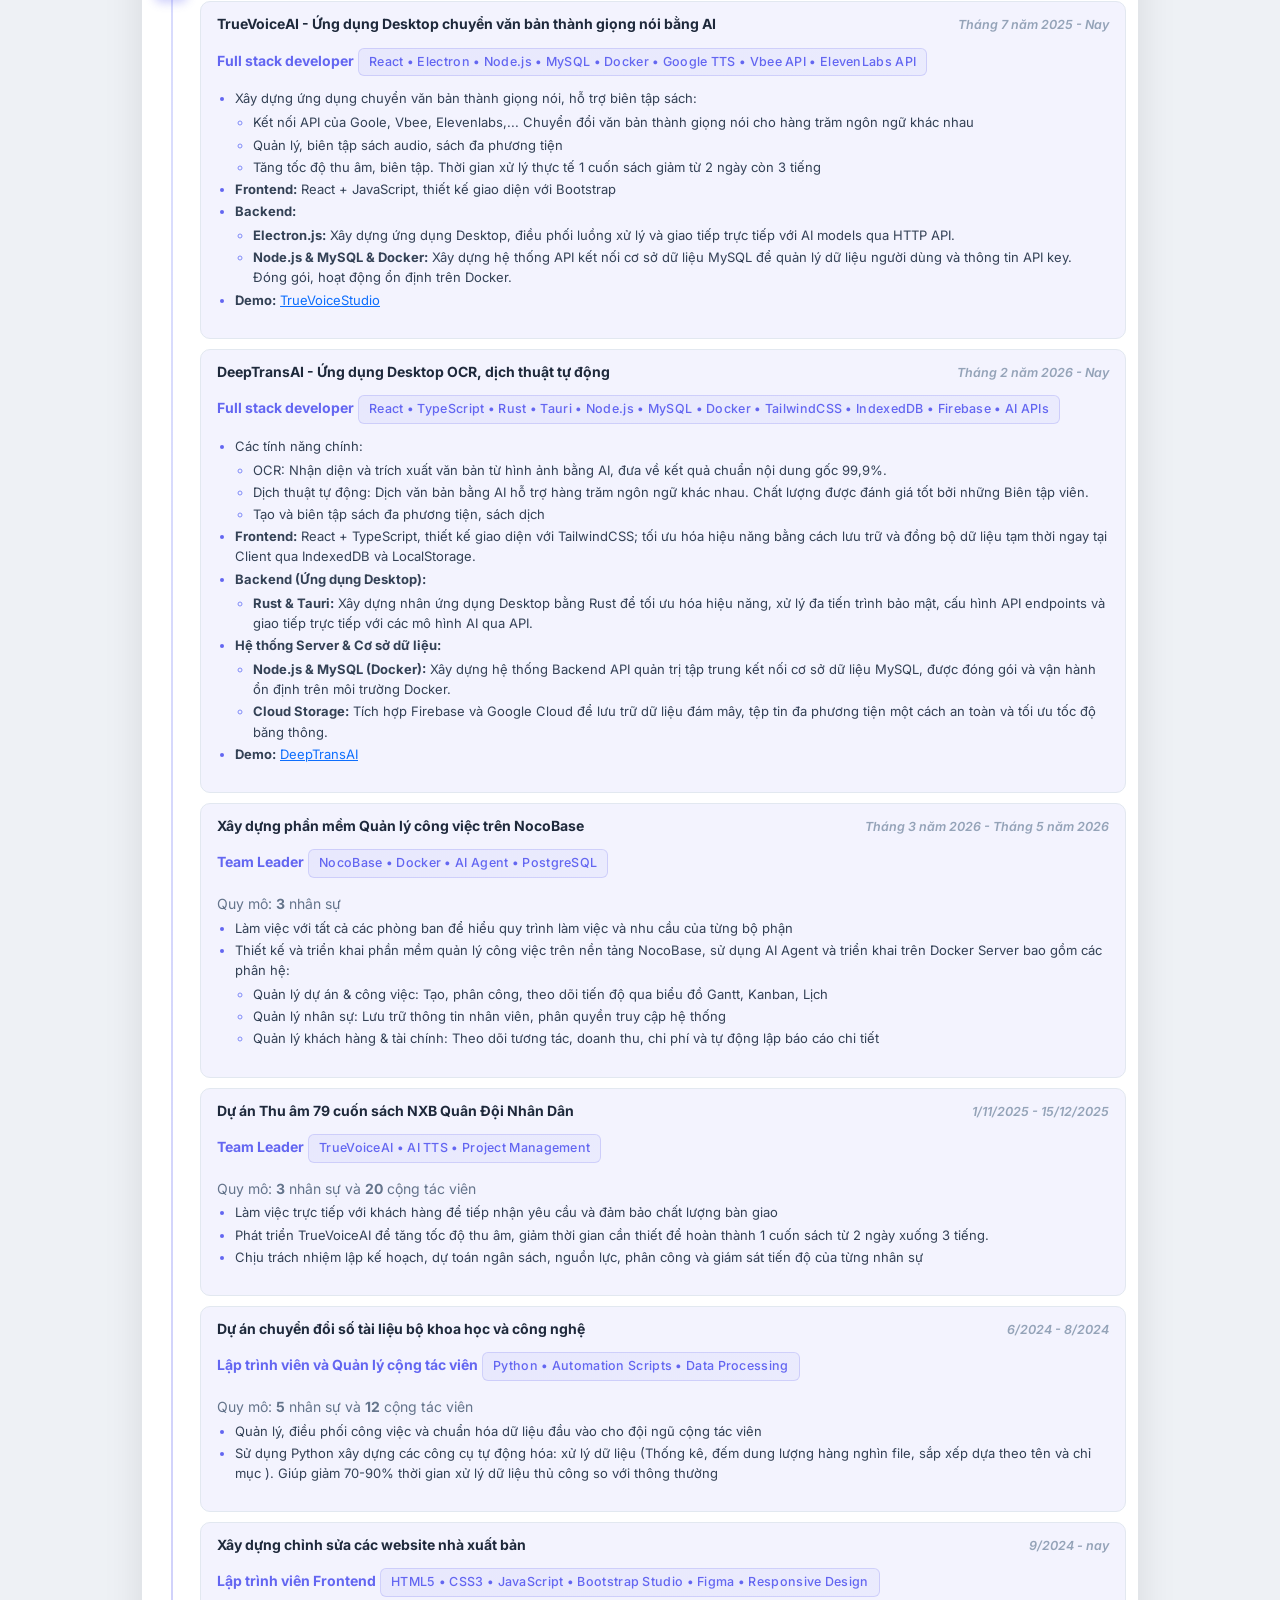
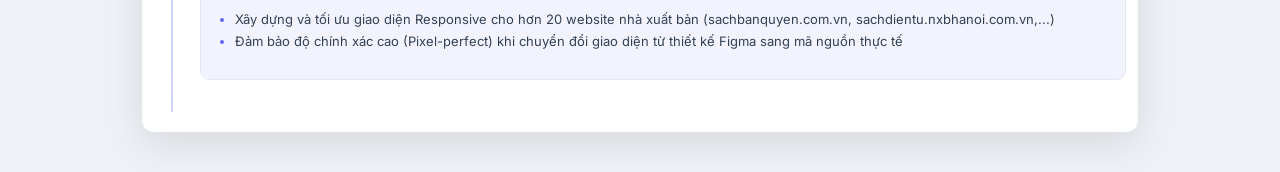
==== commit 021b0cd8: "update working knowledge" ====
--- a/index.html
+++ b/index.html
@@ -240,6 +240,7 @@
                 <h3>Working Knowledge</h3>
               </div>
               <div class="skills-badges">
+                <span class="skill-badge skill-working">Next.js</span>
                 <span class="skill-badge skill-working">Python</span>
                 <span class="skill-badge skill-working">AI Integration</span>
                 <span class="skill-badge skill-working">Firebase</span>
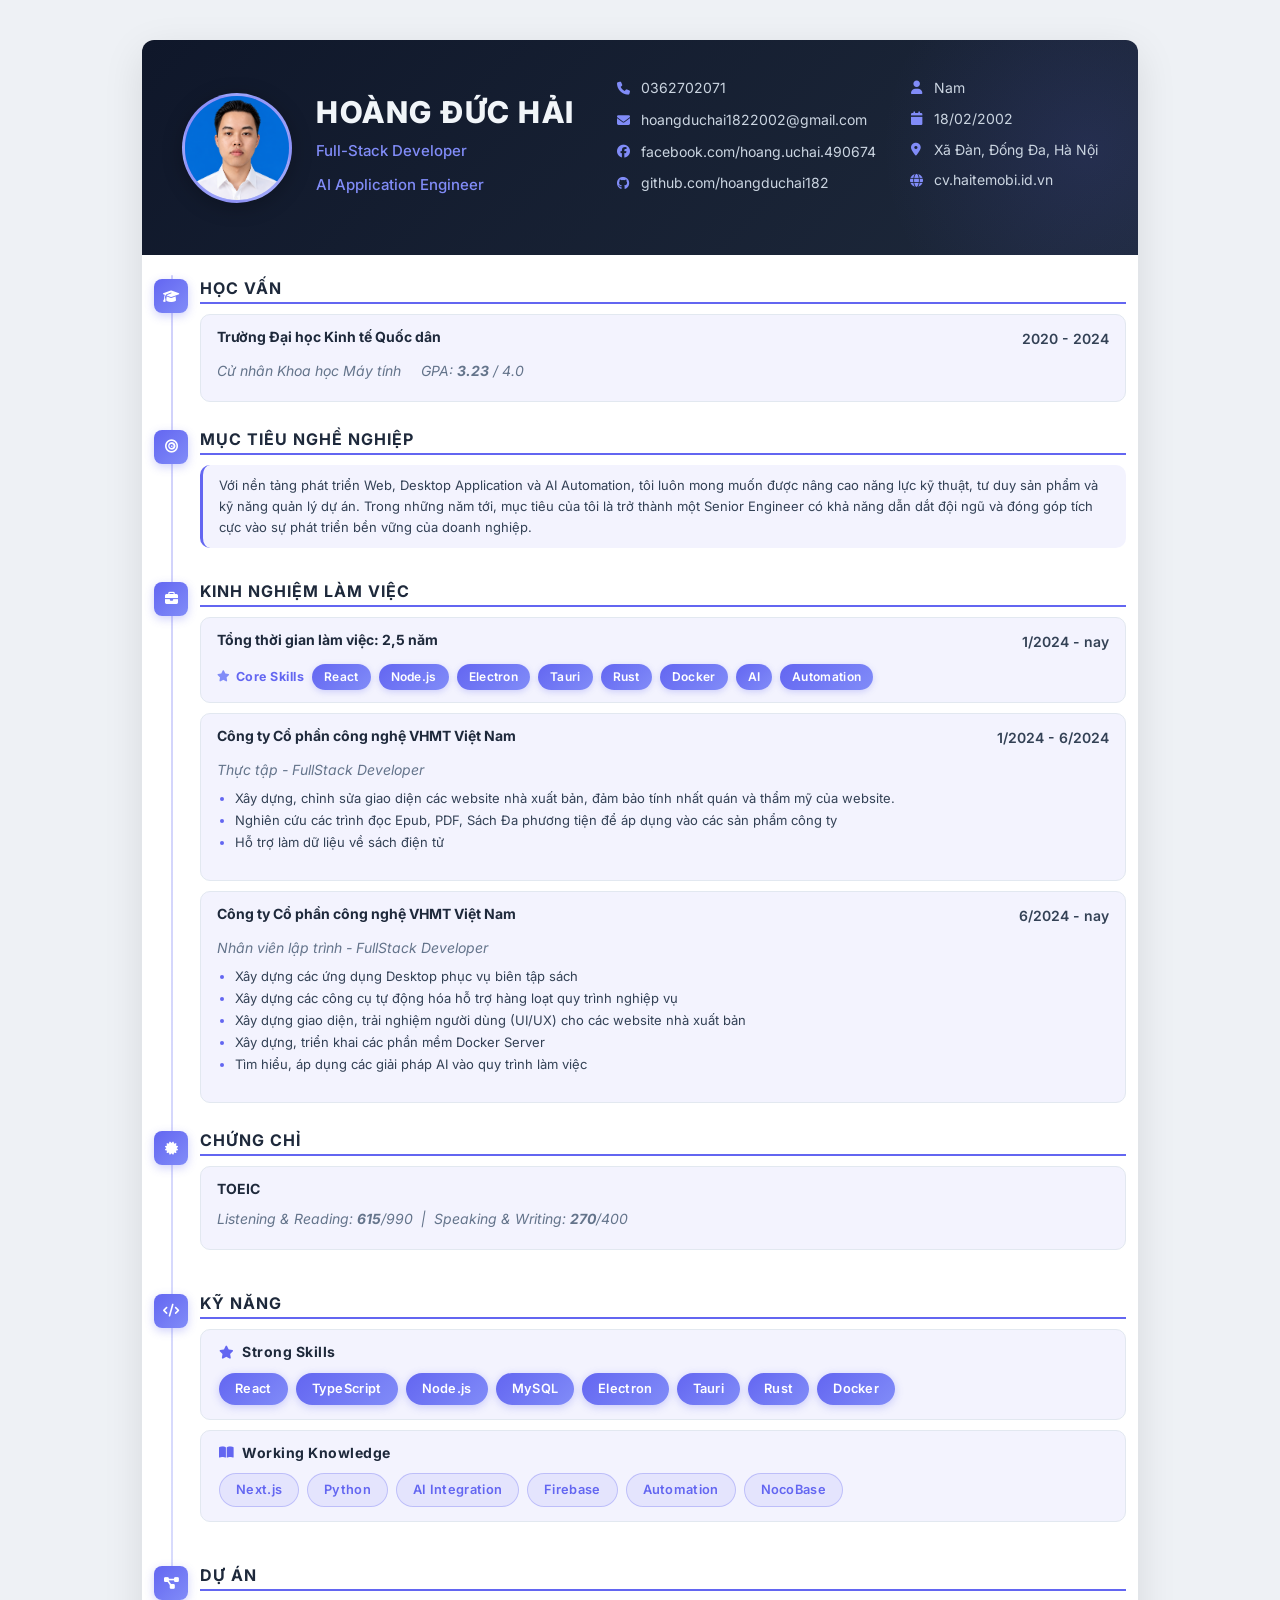
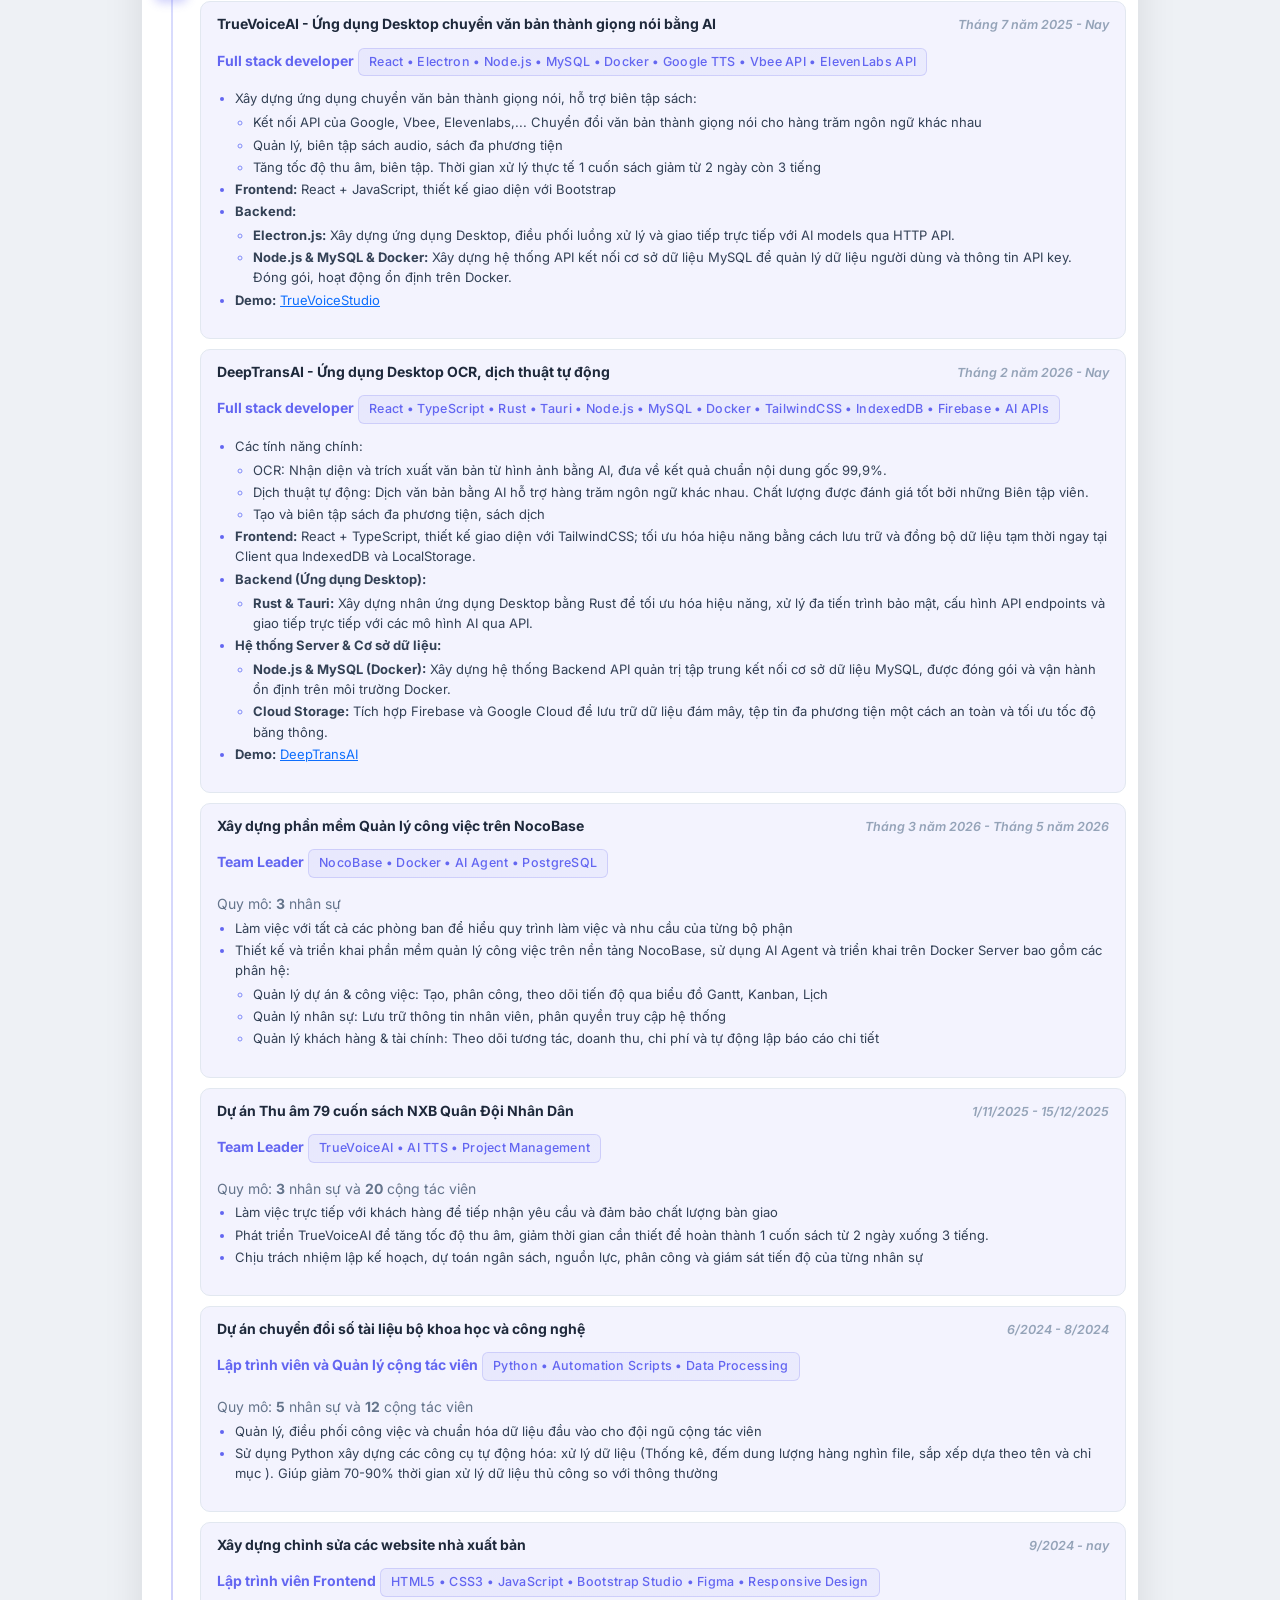
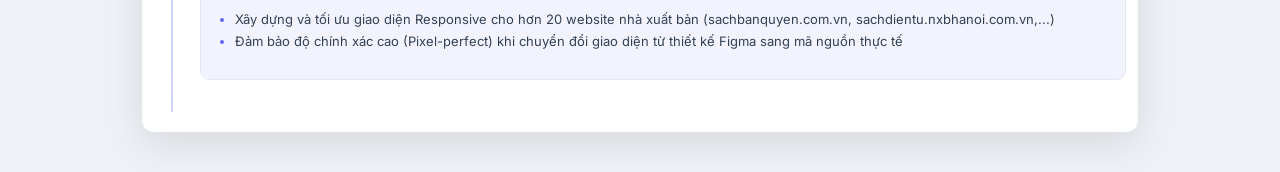
==== commit 97425b7a: "update lỗi chính tả" ====
--- a/index.html
+++ b/index.html
@@ -278,8 +278,8 @@
                   tập sách:
                   <ul>
                     <li>
-                      Kết nối API của Goole, Vbee, Elevenlabs,... Chuyển đổi văn
-                      bản thành giọng nói cho hàng trăm ngôn ngữ khác nhau
+                      Kết nối API của Google, Vbee, Elevenlabs,... Chuyển đổi
+                      văn bản thành giọng nói cho hàng trăm ngôn ngữ khác nhau
                     </li>
                     <li>Quản lý, biên tập sách audio, sách đa phương tiện</li>
                     <li>
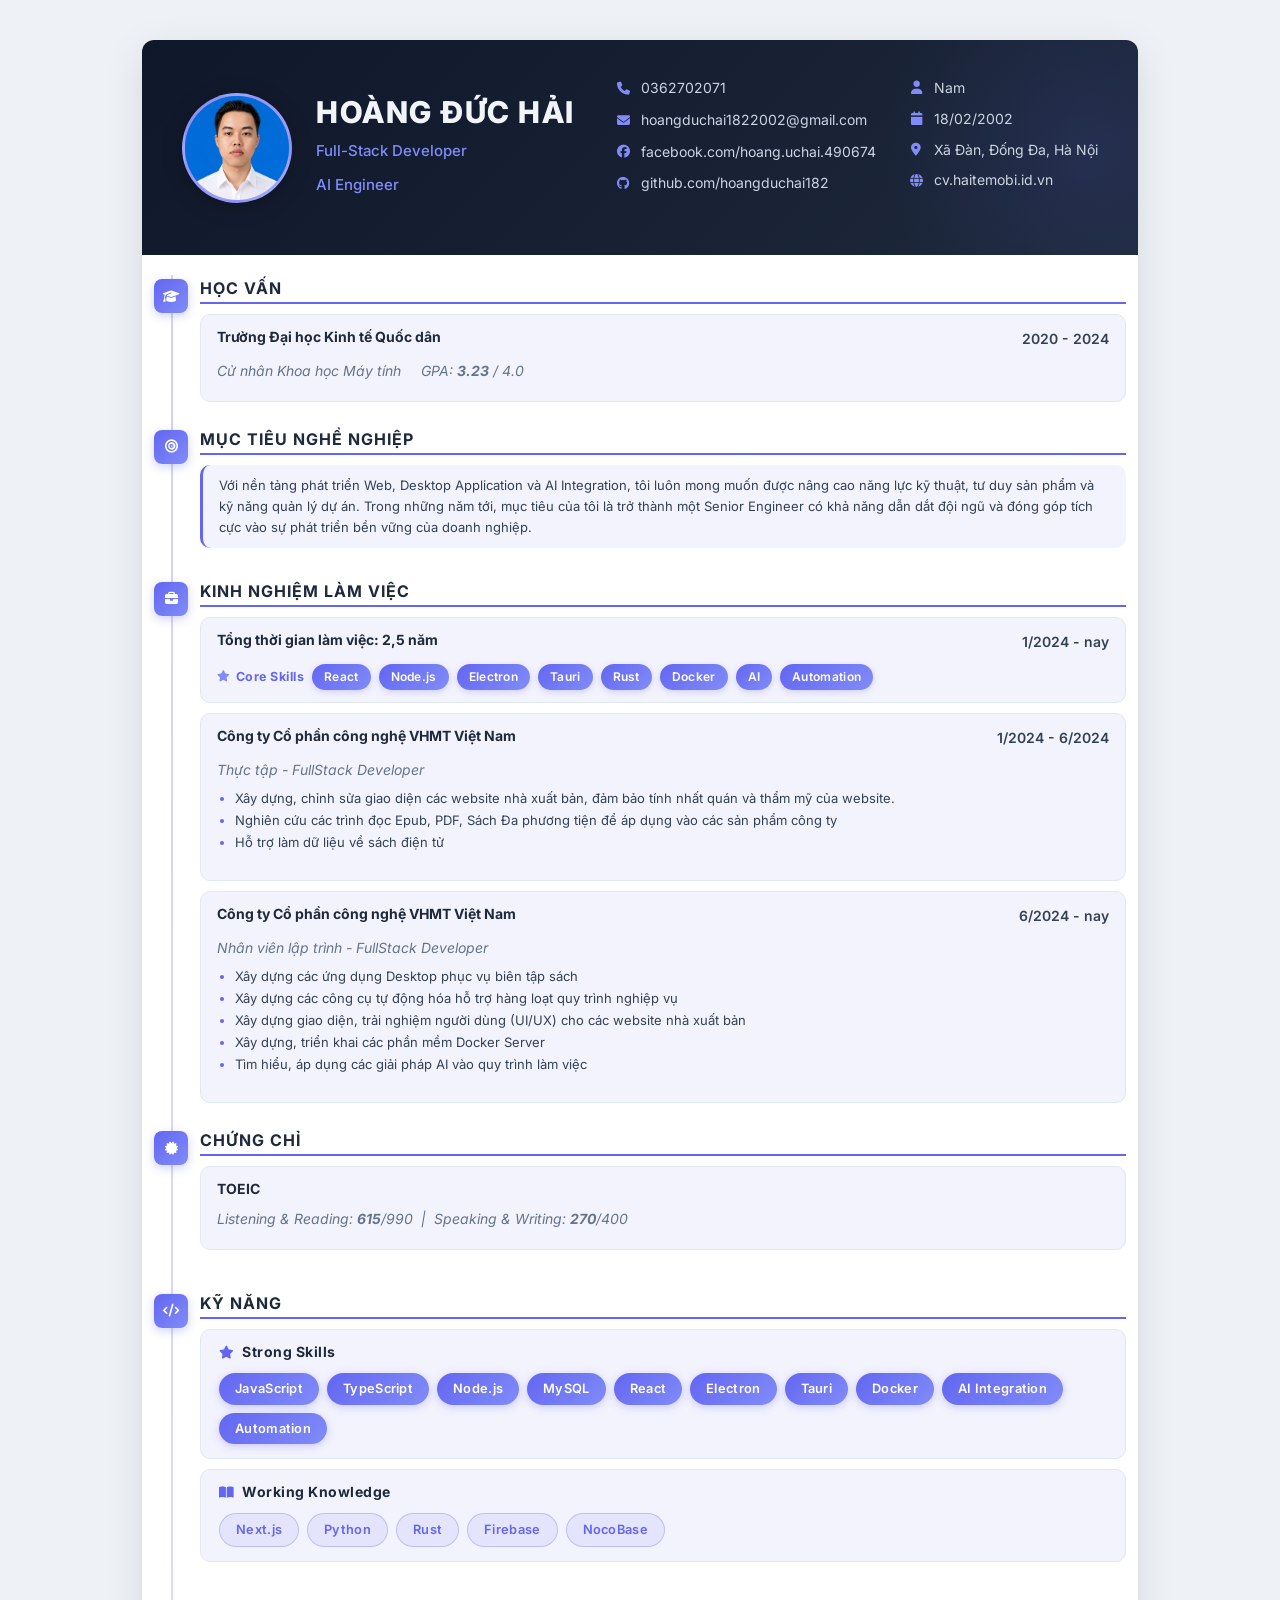
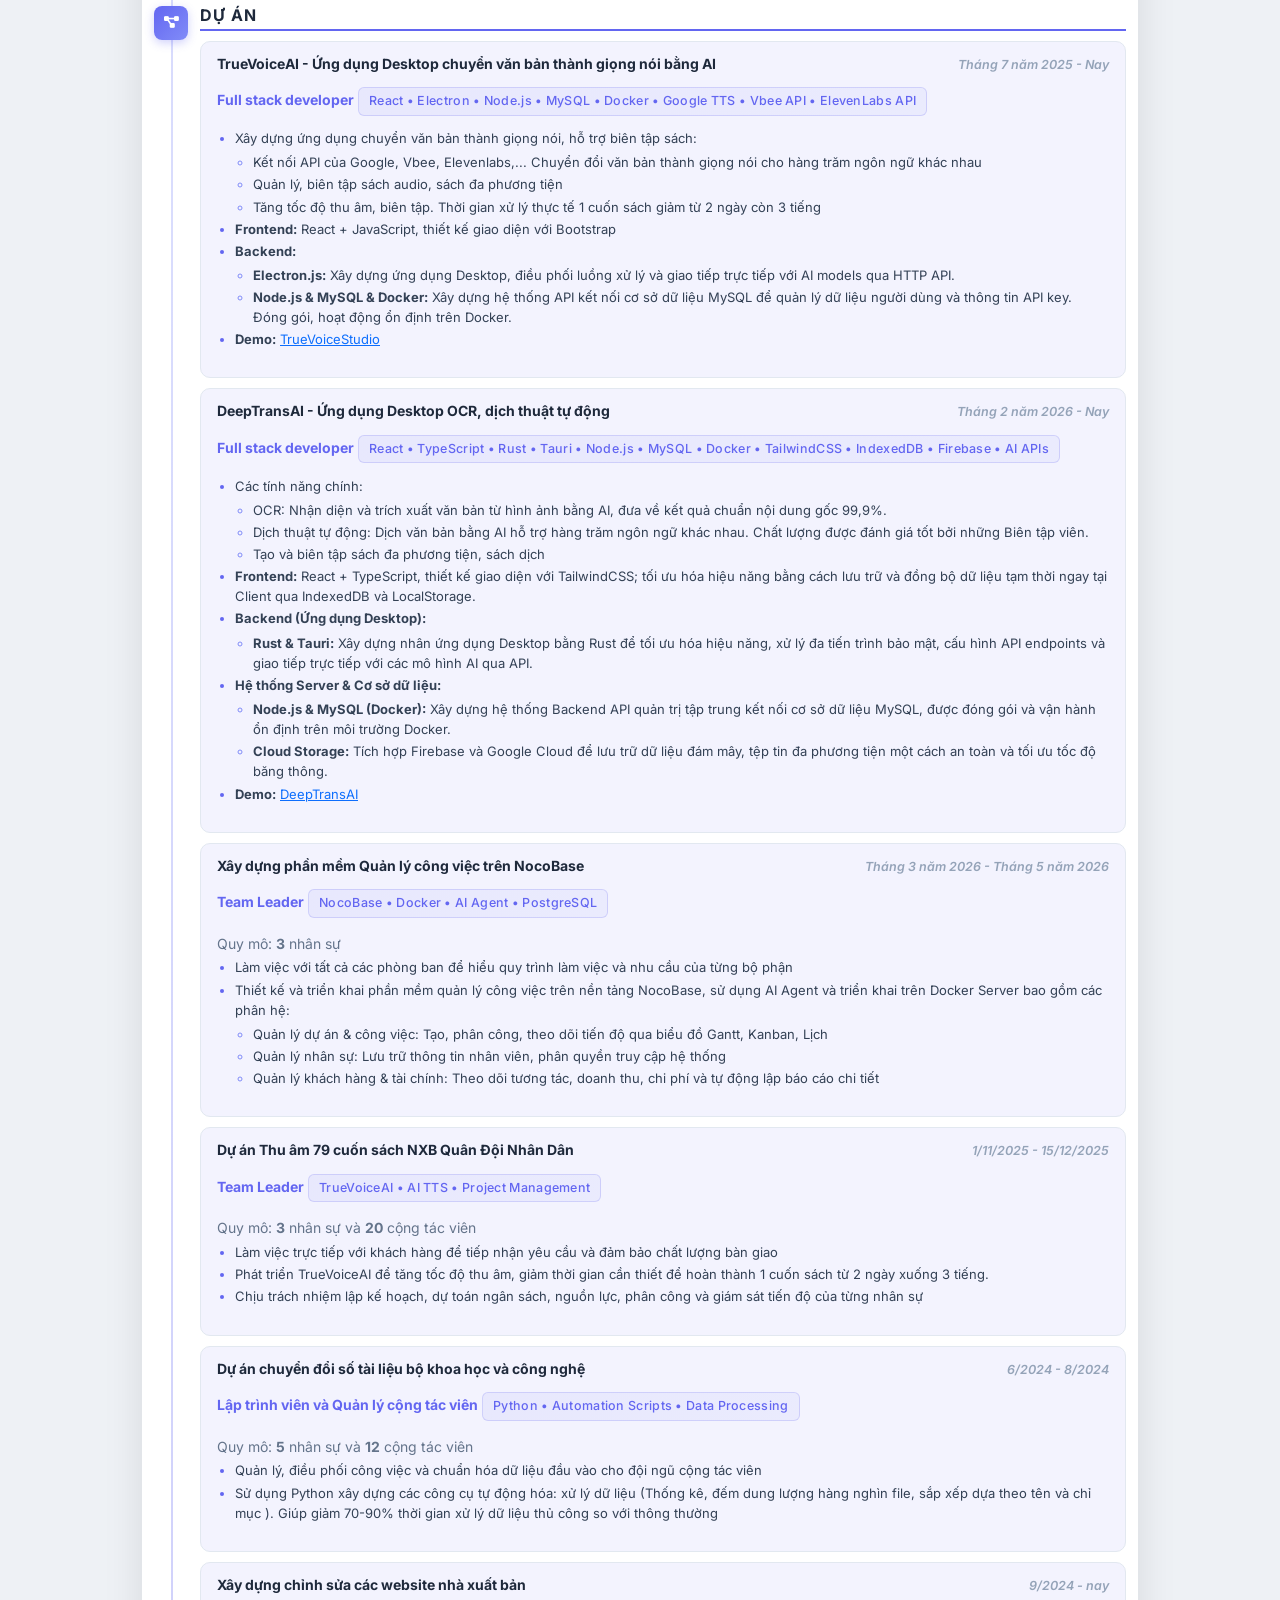
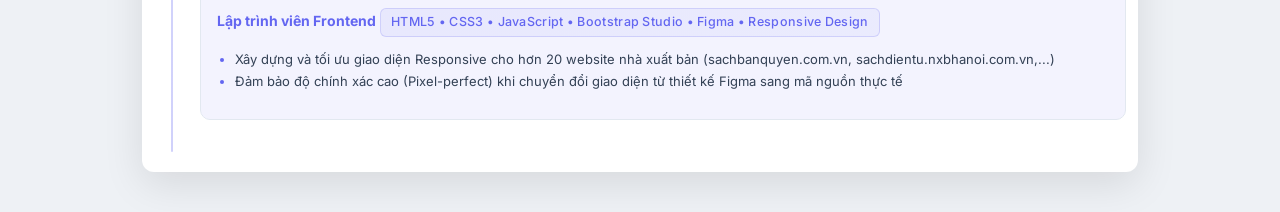
==== commit 2267f11c: "sửa strong và core skill" ====
--- a/index.html
+++ b/index.html
@@ -30,7 +30,7 @@
           <div class="name-title">
             <h1>Hoàng Đức Hải</h1>
             <p class="subtitle">Full-Stack Developer</p>
-            <p class="subtitle">AI Application Engineer</p>
+            <p class="subtitle">AI Engineer</p>
           </div>
         </div>
 
@@ -114,11 +114,12 @@
           <div class="section-content">
             <h2 class="section-title">Mục tiêu nghề nghiệp</h2>
             <p>
-              Với nền tảng phát triển Web, Desktop Application và AI Automation,
-              tôi luôn mong muốn được nâng cao năng lực kỹ thuật, tư duy sản
-              phẩm và kỹ năng quản lý dự án. Trong những năm tới, mục tiêu của
-              tôi là trở thành một Senior Engineer có khả năng dẫn dắt đội ngũ
-              và đóng góp tích cực vào sự phát triển bền vững của doanh nghiệp.
+              Với nền tảng phát triển Web, Desktop Application và AI
+              Integration, tôi luôn mong muốn được nâng cao năng lực kỹ thuật,
+              tư duy sản phẩm và kỹ năng quản lý dự án. Trong những năm tới, mục
+              tiêu của tôi là trở thành một Senior Engineer có khả năng dẫn dắt
+              đội ngũ và đóng góp tích cực vào sự phát triển bền vững của doanh
+              nghiệp.
             </p>
           </div>
         </section>
@@ -223,14 +224,16 @@
                 <h3>Strong Skills</h3>
               </div>
               <div class="skills-badges">
-                <span class="skill-badge skill-strong">React</span>
+                <span class="skill-badge skill-strong">JavaScript</span>
                 <span class="skill-badge skill-strong">TypeScript</span>
                 <span class="skill-badge skill-strong">Node.js</span>
                 <span class="skill-badge skill-strong">MySQL</span>
+                <span class="skill-badge skill-strong">React</span>
                 <span class="skill-badge skill-strong">Electron</span>
                 <span class="skill-badge skill-strong">Tauri</span>
-                <span class="skill-badge skill-strong">Rust</span>
                 <span class="skill-badge skill-strong">Docker</span>
+                <span class="skill-badge skill-strong">AI Integration</span>
+                <span class="skill-badge skill-strong">Automation</span>
               </div>
             </div>
 
@@ -242,9 +245,8 @@
               <div class="skills-badges">
                 <span class="skill-badge skill-working">Next.js</span>
                 <span class="skill-badge skill-working">Python</span>
-                <span class="skill-badge skill-working">AI Integration</span>
+                <span class="skill-badge skill-working">Rust</span>
                 <span class="skill-badge skill-working">Firebase</span>
-                <span class="skill-badge skill-working">Automation</span>
                 <span class="skill-badge skill-working">NocoBase</span>
               </div>
             </div>
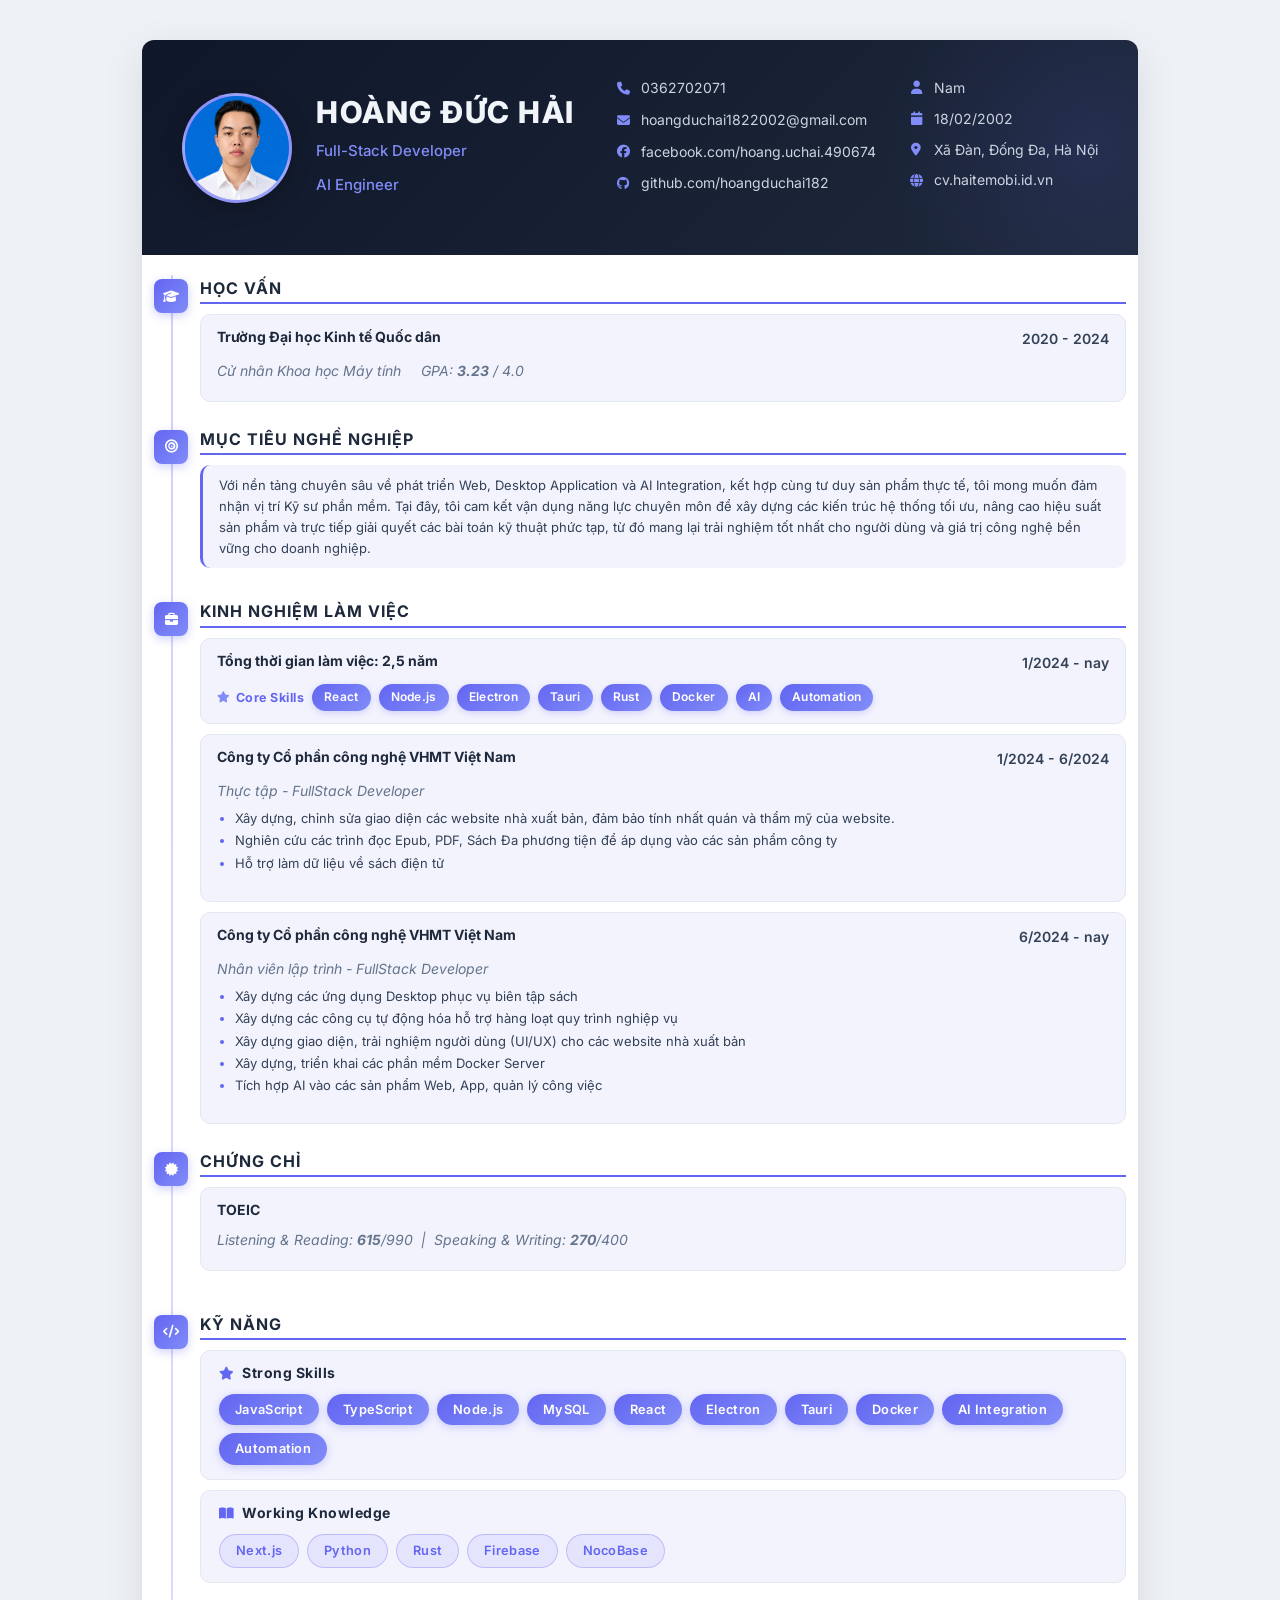
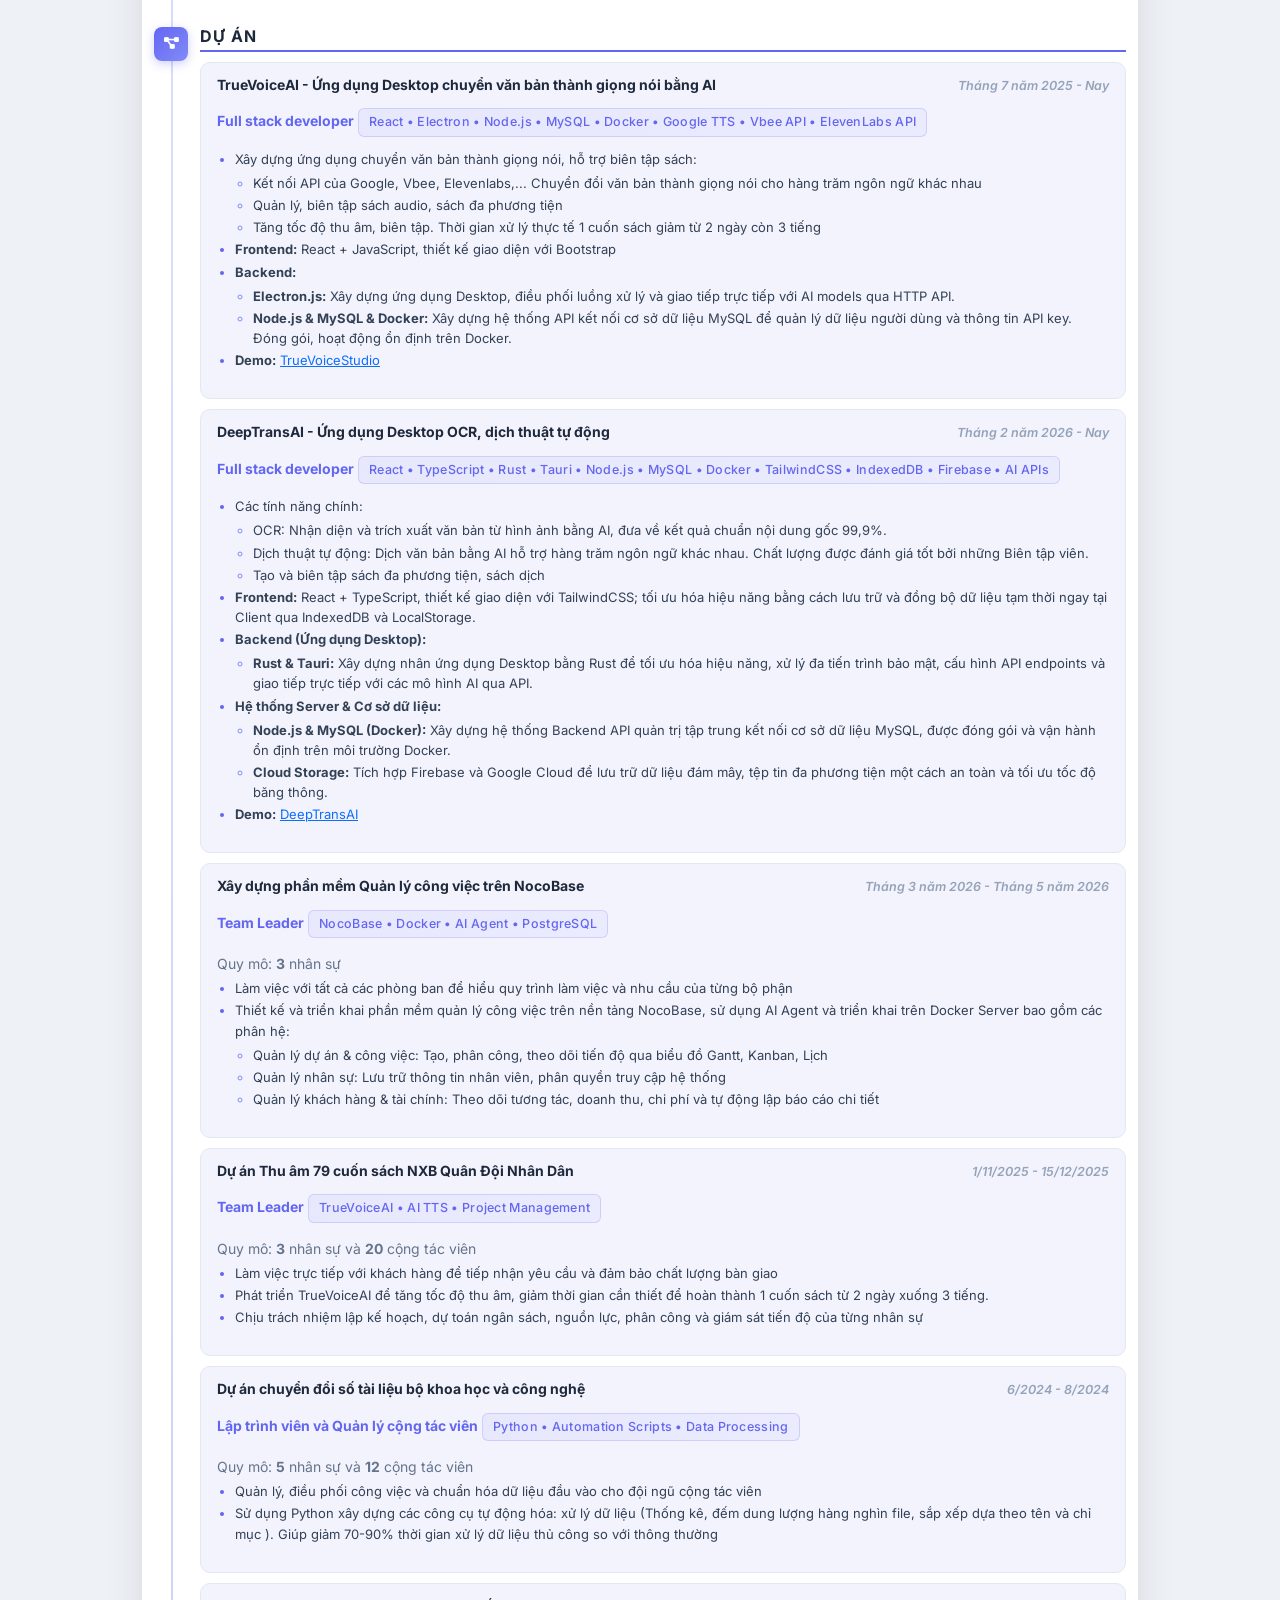
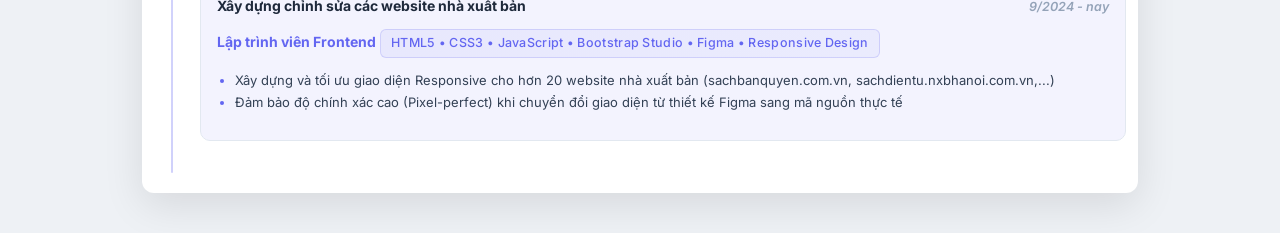
==== commit 63728b58: "chỉnh sửa mục tiêu nghề nghiệp" ====
--- a/index.html
+++ b/index.html
@@ -114,12 +114,13 @@
           <div class="section-content">
             <h2 class="section-title">Mục tiêu nghề nghiệp</h2>
             <p>
-              Với nền tảng phát triển Web, Desktop Application và AI
-              Integration, tôi luôn mong muốn được nâng cao năng lực kỹ thuật,
-              tư duy sản phẩm và kỹ năng quản lý dự án. Trong những năm tới, mục
-              tiêu của tôi là trở thành một Senior Engineer có khả năng dẫn dắt
-              đội ngũ và đóng góp tích cực vào sự phát triển bền vững của doanh
-              nghiệp.
+              Với nền tảng chuyên sâu về phát triển Web, Desktop Application và
+              AI Integration, kết hợp cùng tư duy sản phẩm thực tế, tôi mong
+              muốn đảm nhận vị trí Kỹ sư phần mềm. Tại đây, tôi cam kết vận dụng
+              năng lực chuyên môn để xây dựng các kiến trúc hệ thống tối ưu,
+              nâng cao hiệu suất sản phẩm và trực tiếp giải quyết các bài toán
+              kỹ thuật phức tạp, từ đó mang lại trải nghiệm tốt nhất cho người
+              dùng và giá trị công nghệ bền vững cho doanh nghiệp.
             </p>
           </div>
         </section>
@@ -185,7 +186,7 @@
                 </li>
                 <li>Xây dựng, triển khai các phần mềm Docker Server</li>
                 <li>
-                  Tìm hiểu, áp dụng các giải pháp AI vào quy trình làm việc
+                  Tích hợp AI vào các sản phẩm Web, App, quản lý công việc
                 </li>
               </ul>
             </div>
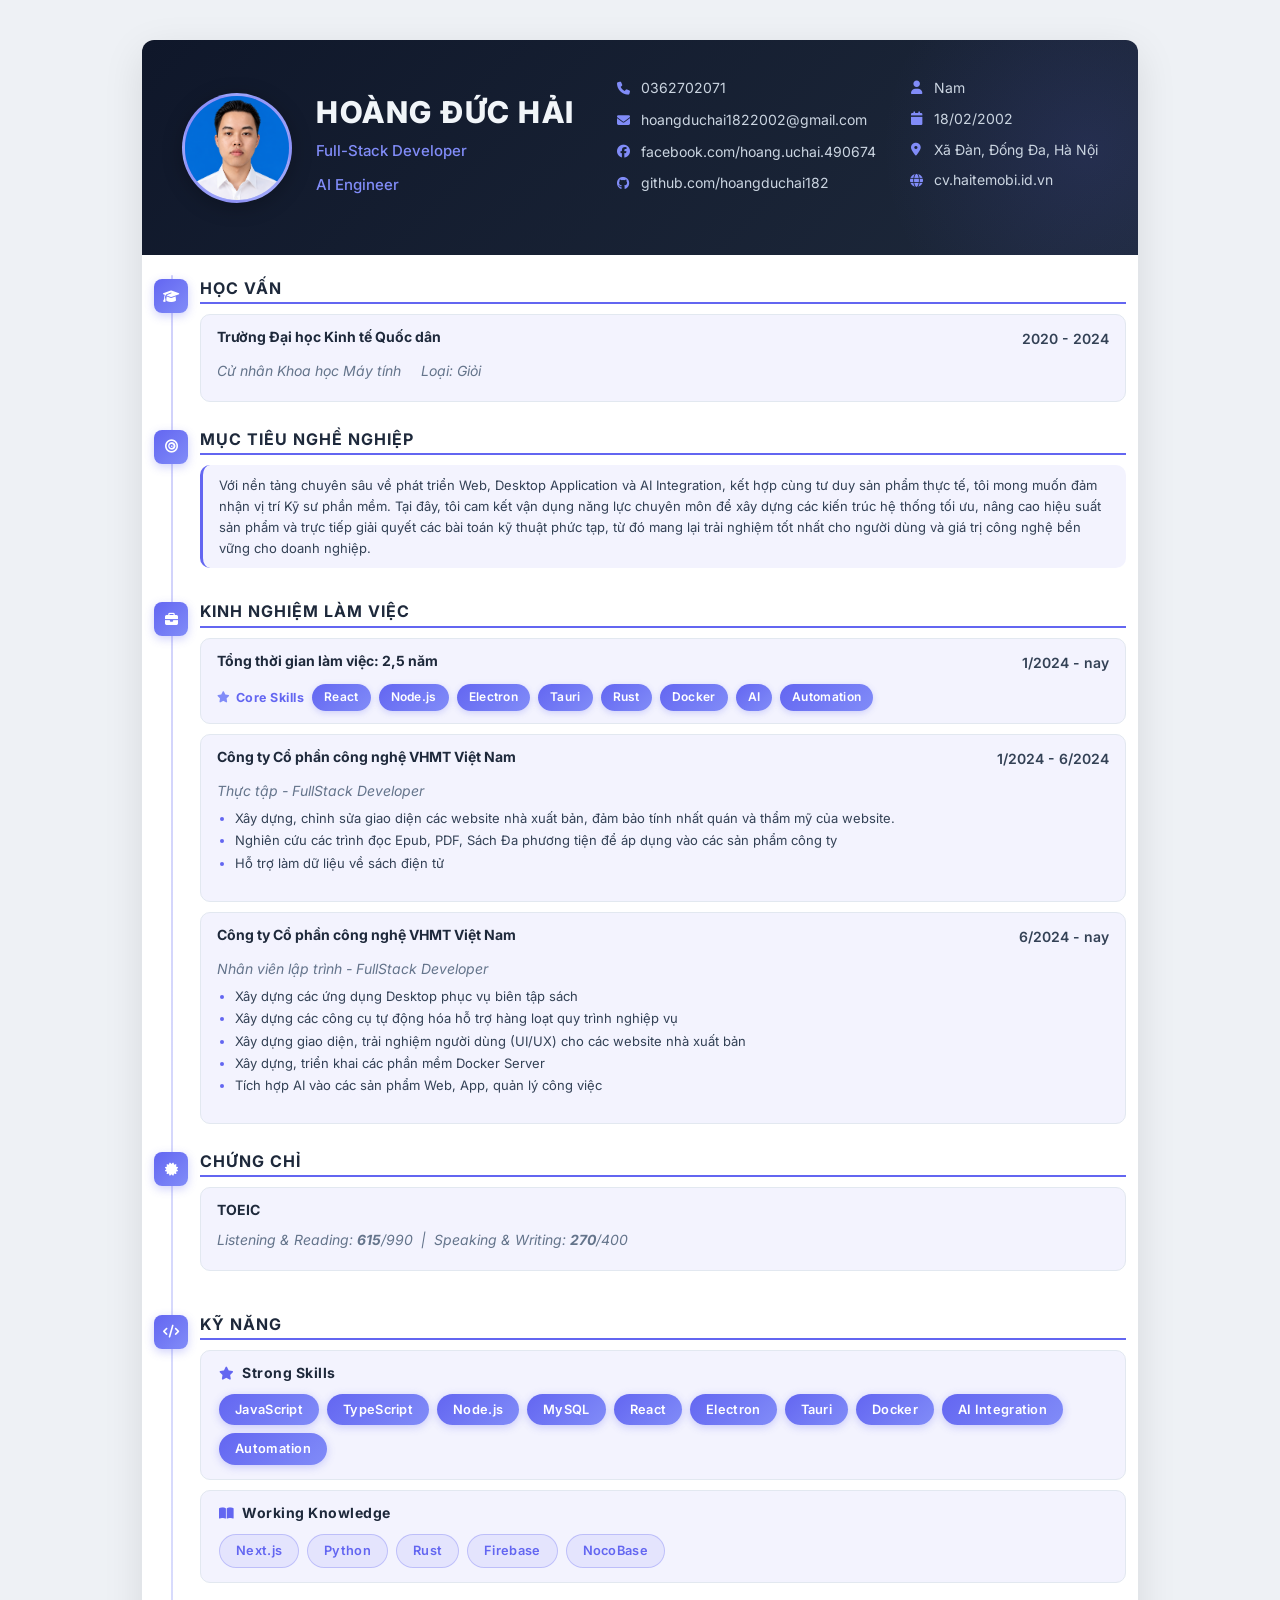
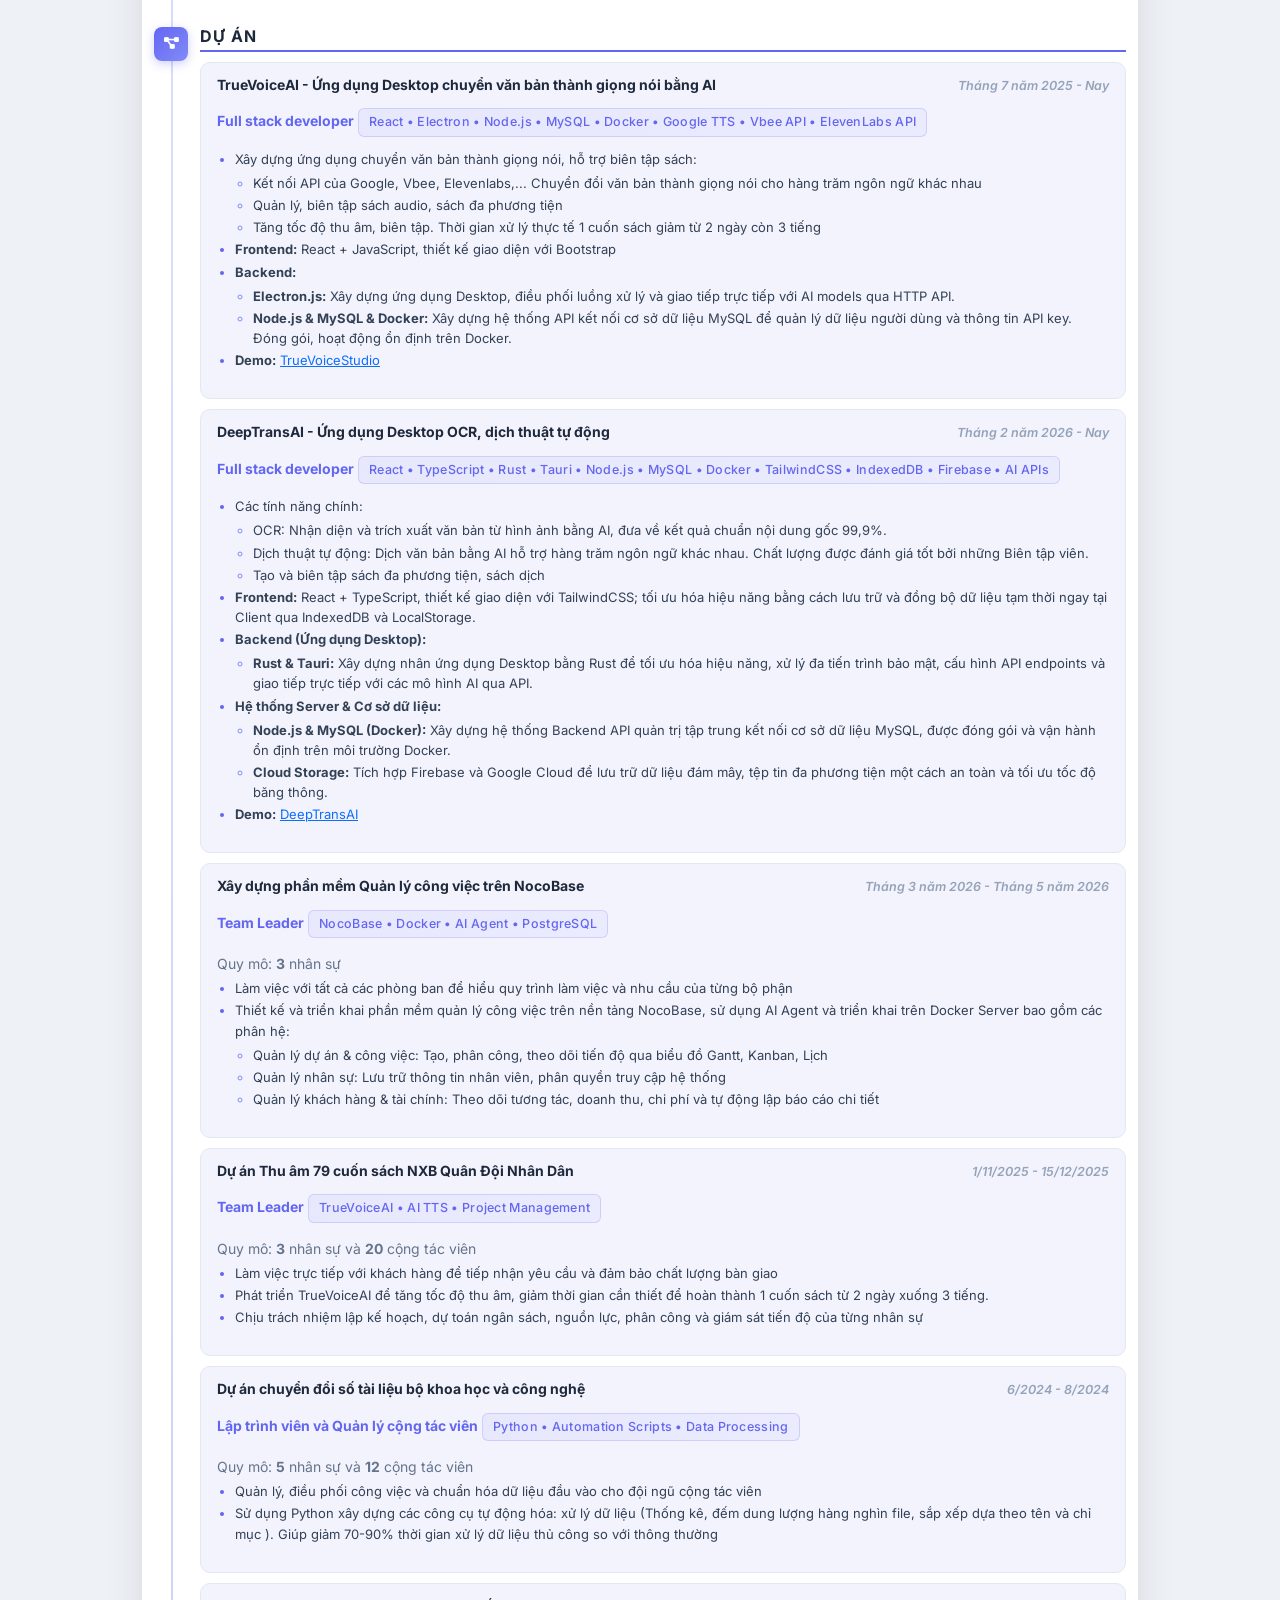
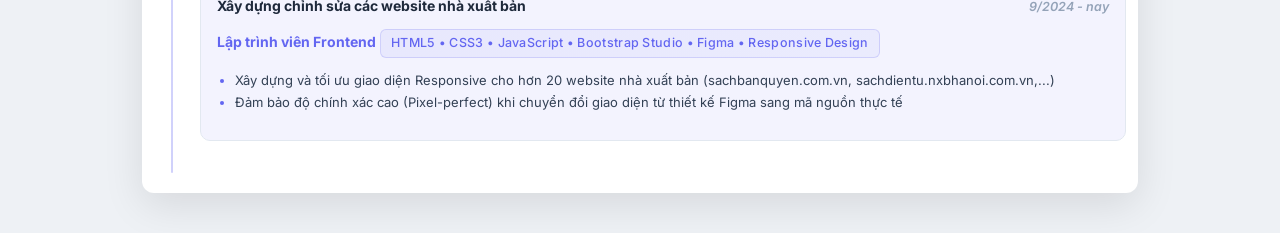
==== commit 1163881b: "chỉnh sửa loại tốt nghiệp" ====
--- a/index.html
+++ b/index.html
@@ -101,7 +101,7 @@
               </div>
               <p class="item-sub">
                 Cử nhân Khoa học Máy tính
-                <span class="ms-3">GPA: <strong>3.23</strong> / 4.0</span>
+                <span class="ms-3">Loại: Giỏi</span>
               </p>
             </div>
           </div>
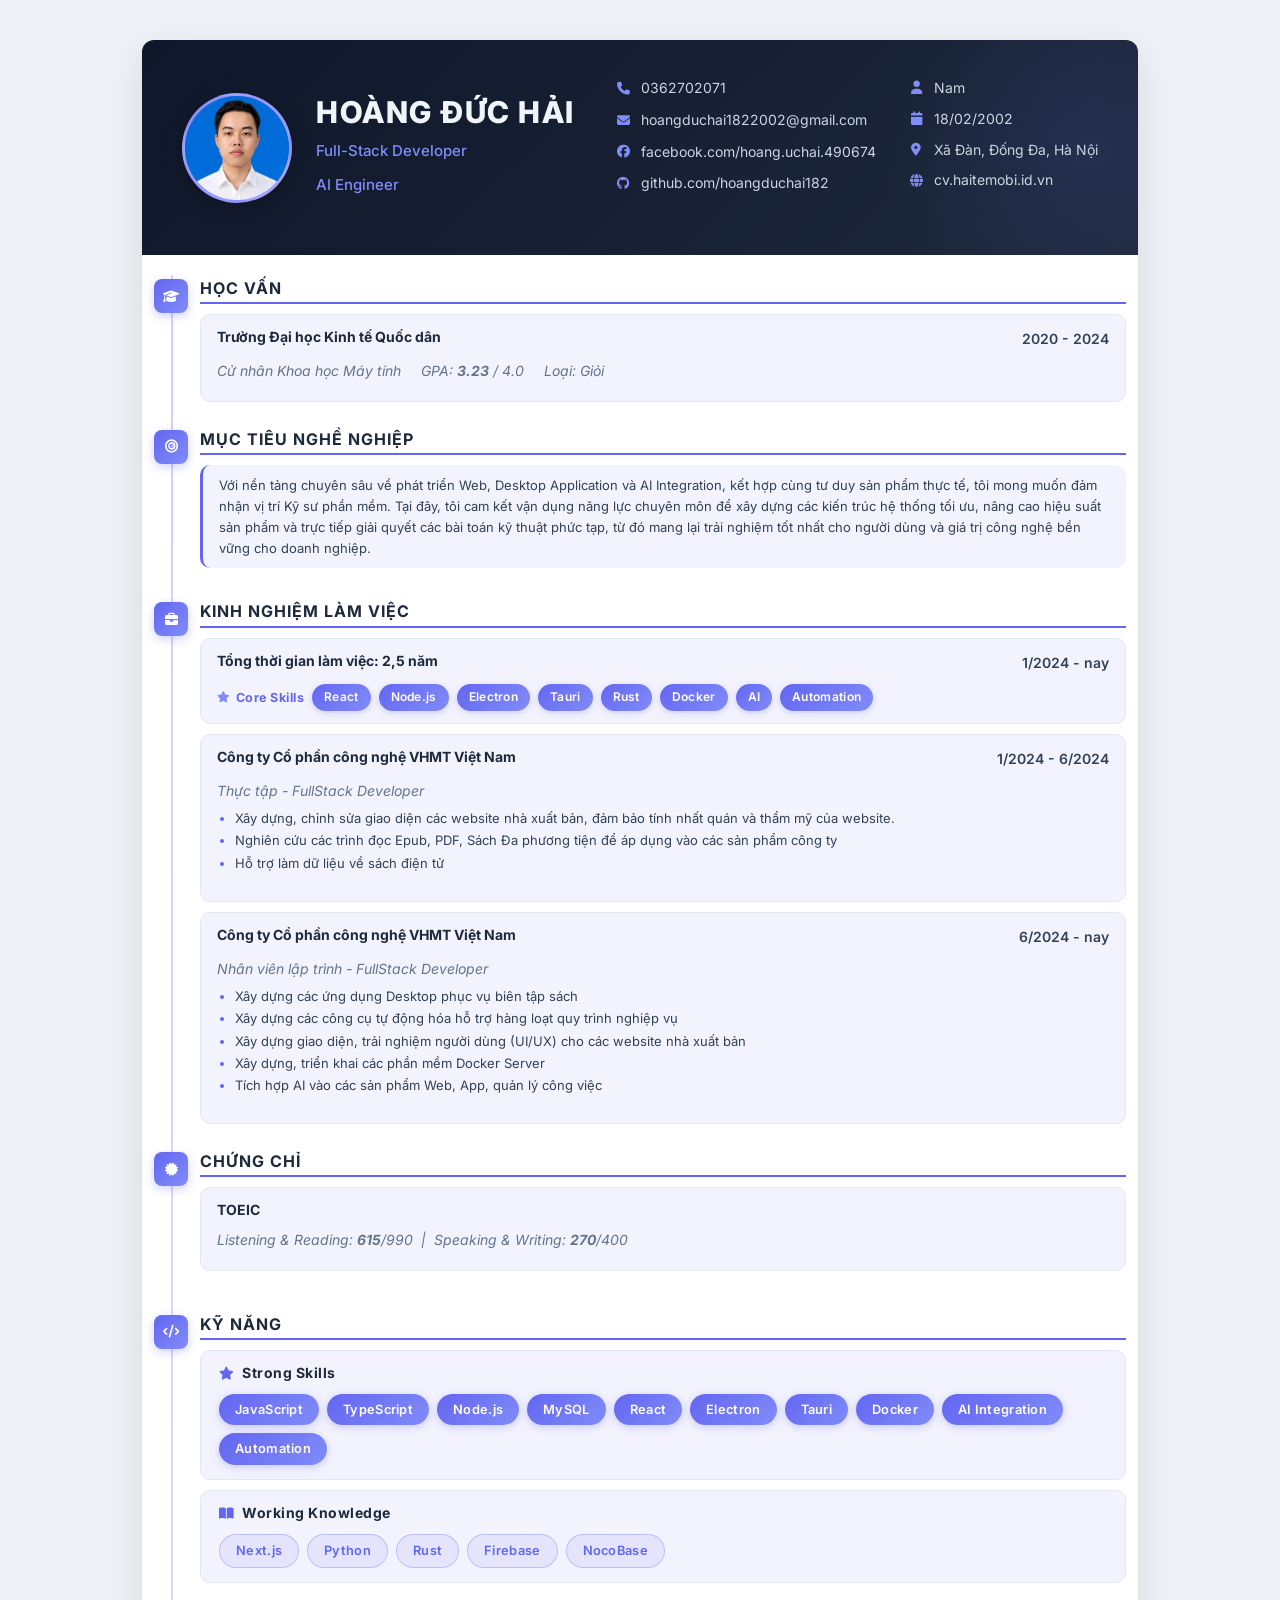
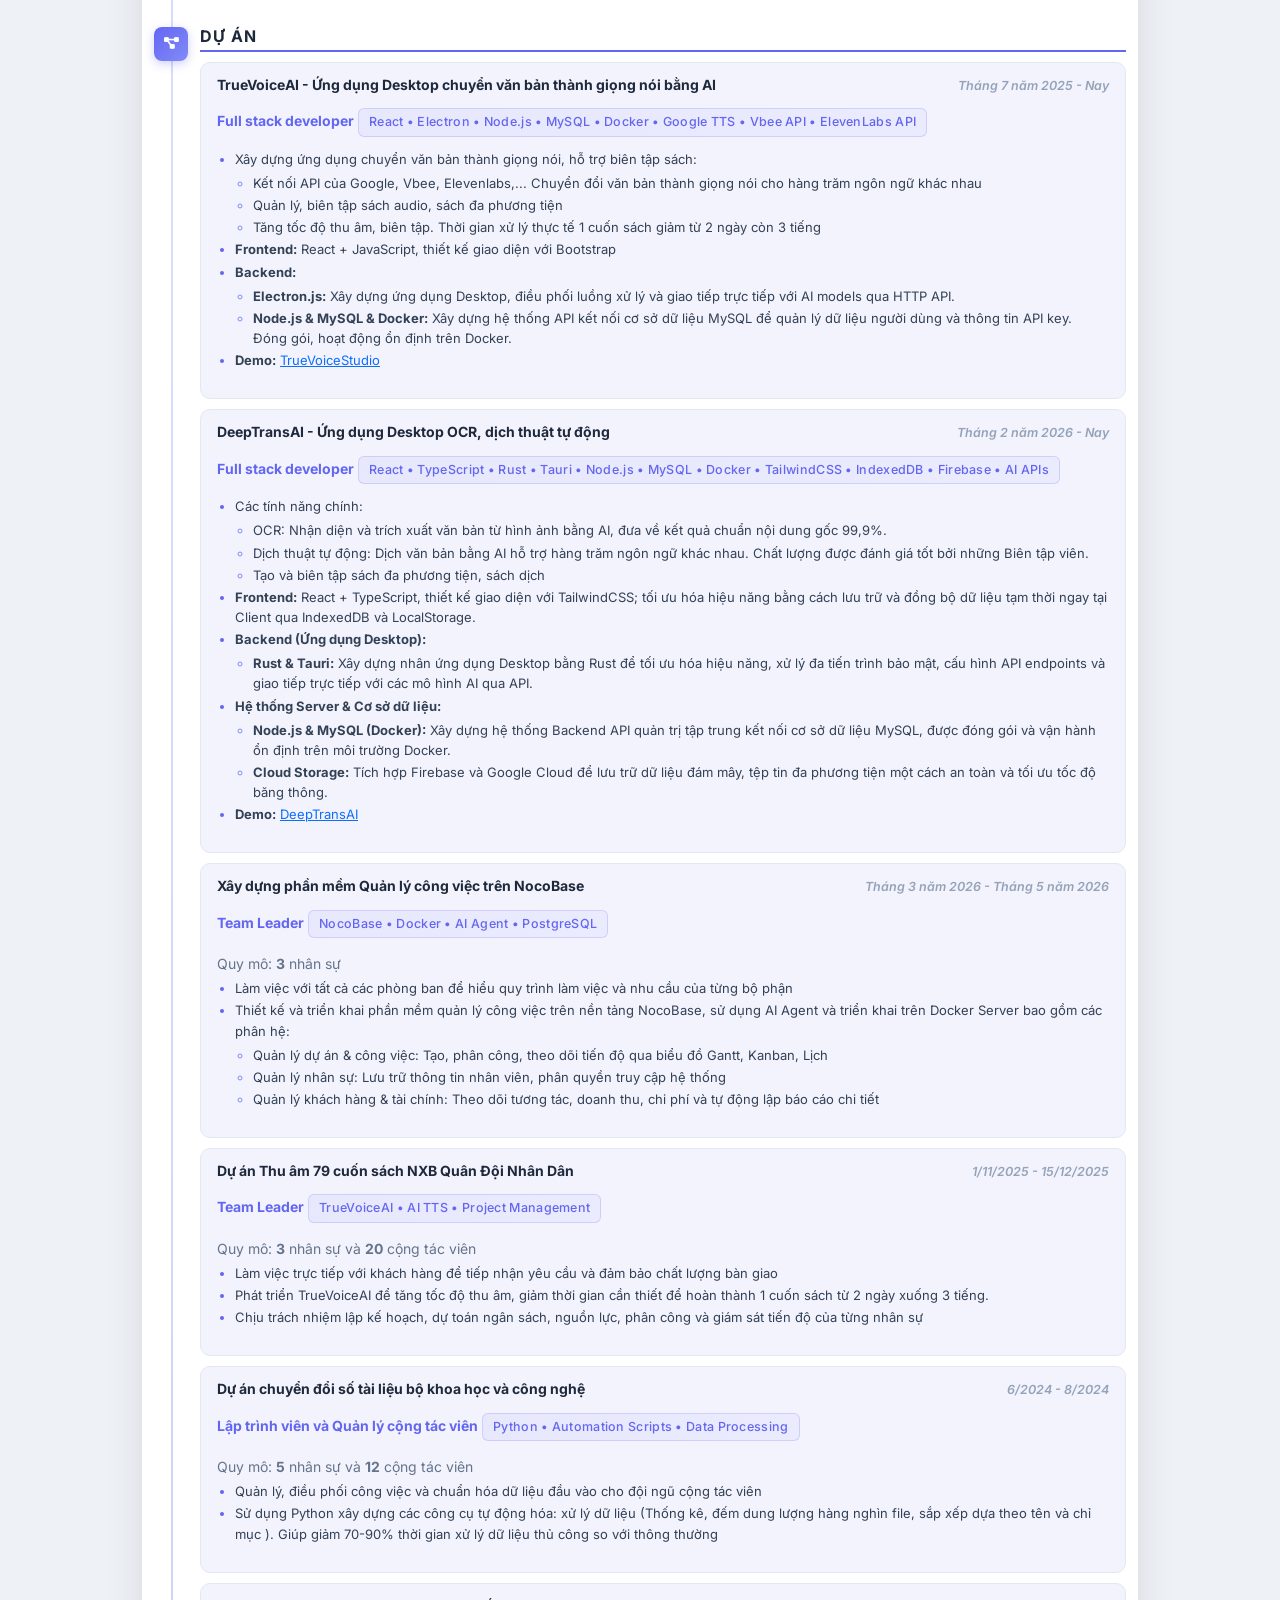
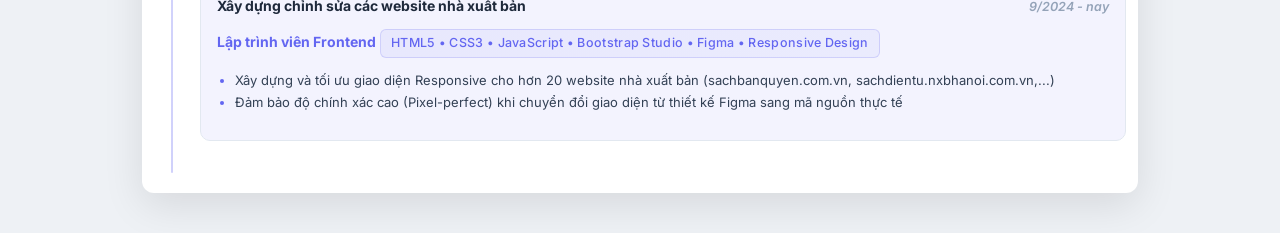
==== commit 04345752: "update loại giỏi" ====
--- a/index.html
+++ b/index.html
@@ -101,6 +101,7 @@
               </div>
               <p class="item-sub">
                 Cử nhân Khoa học Máy tính
+                <span class="ms-3">GPA: <strong>3.23</strong> / 4.0</span>
                 <span class="ms-3">Loại: Giỏi</span>
               </p>
             </div>
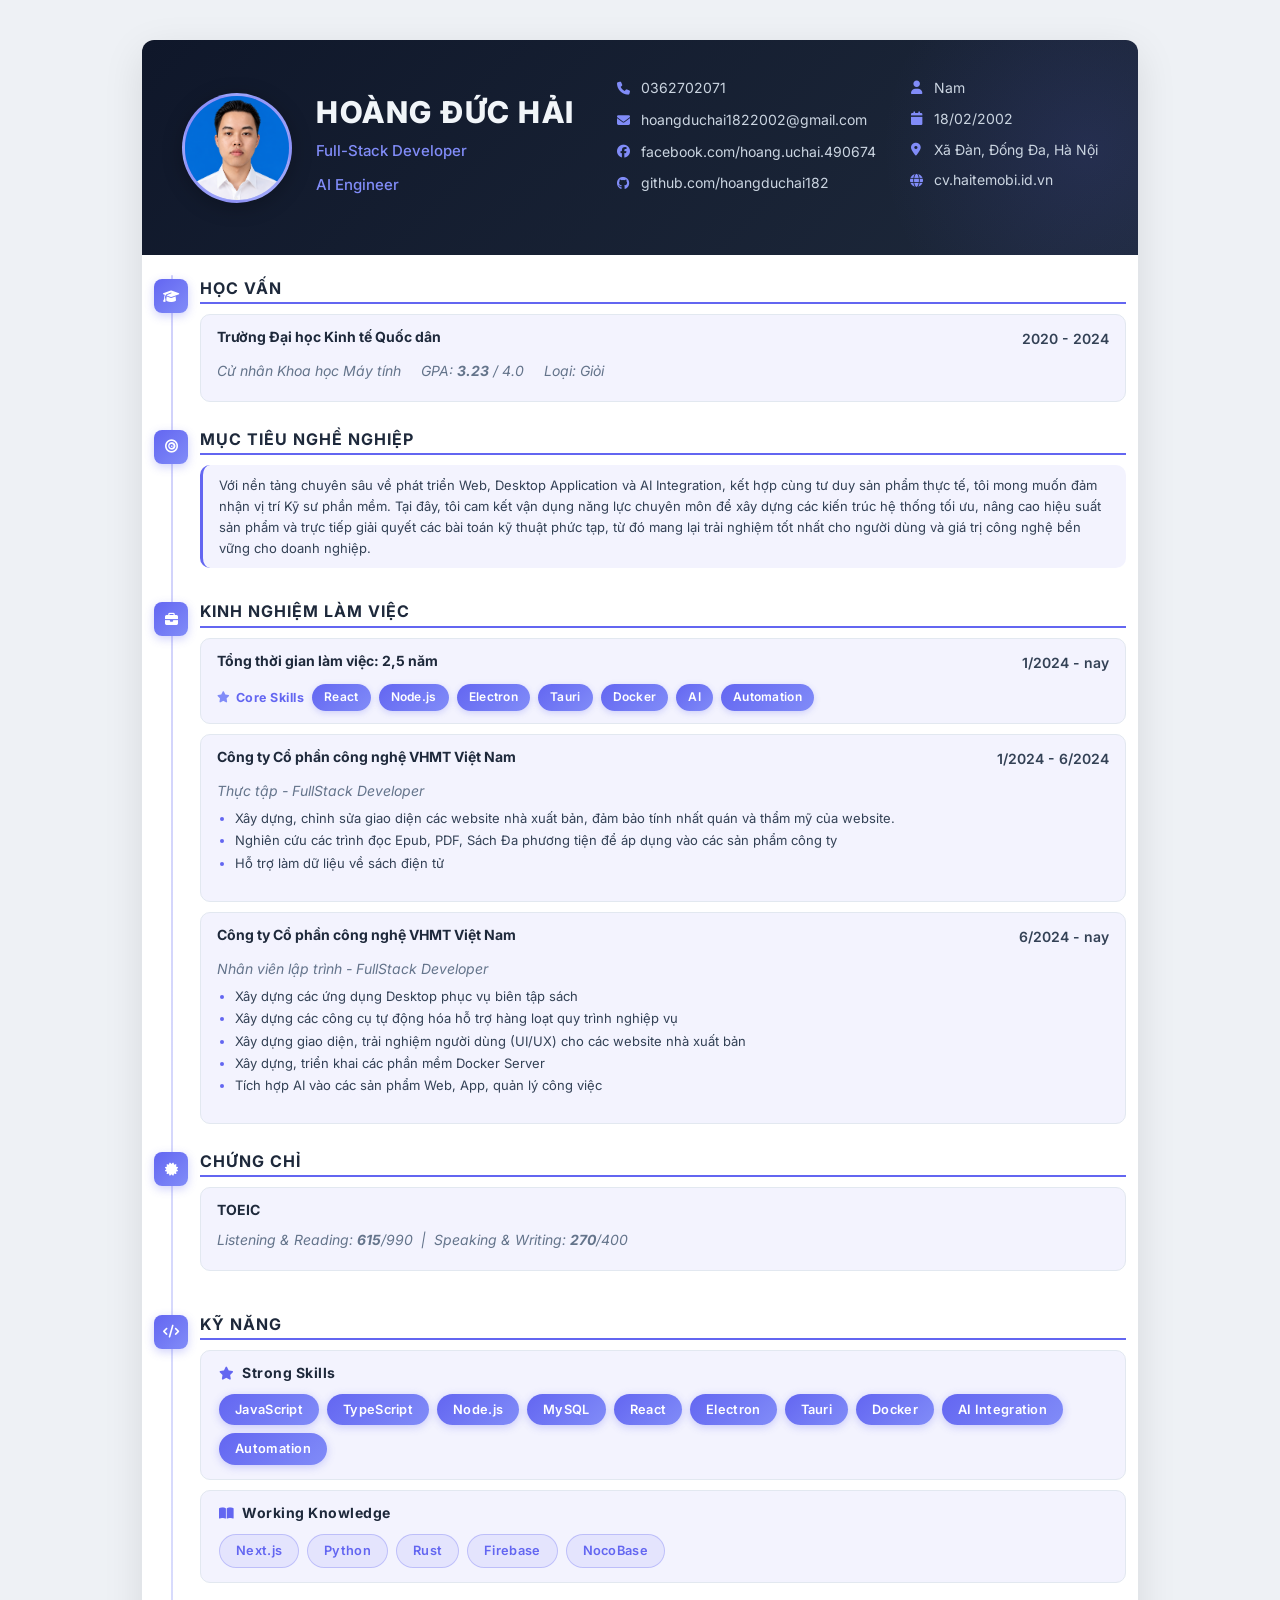
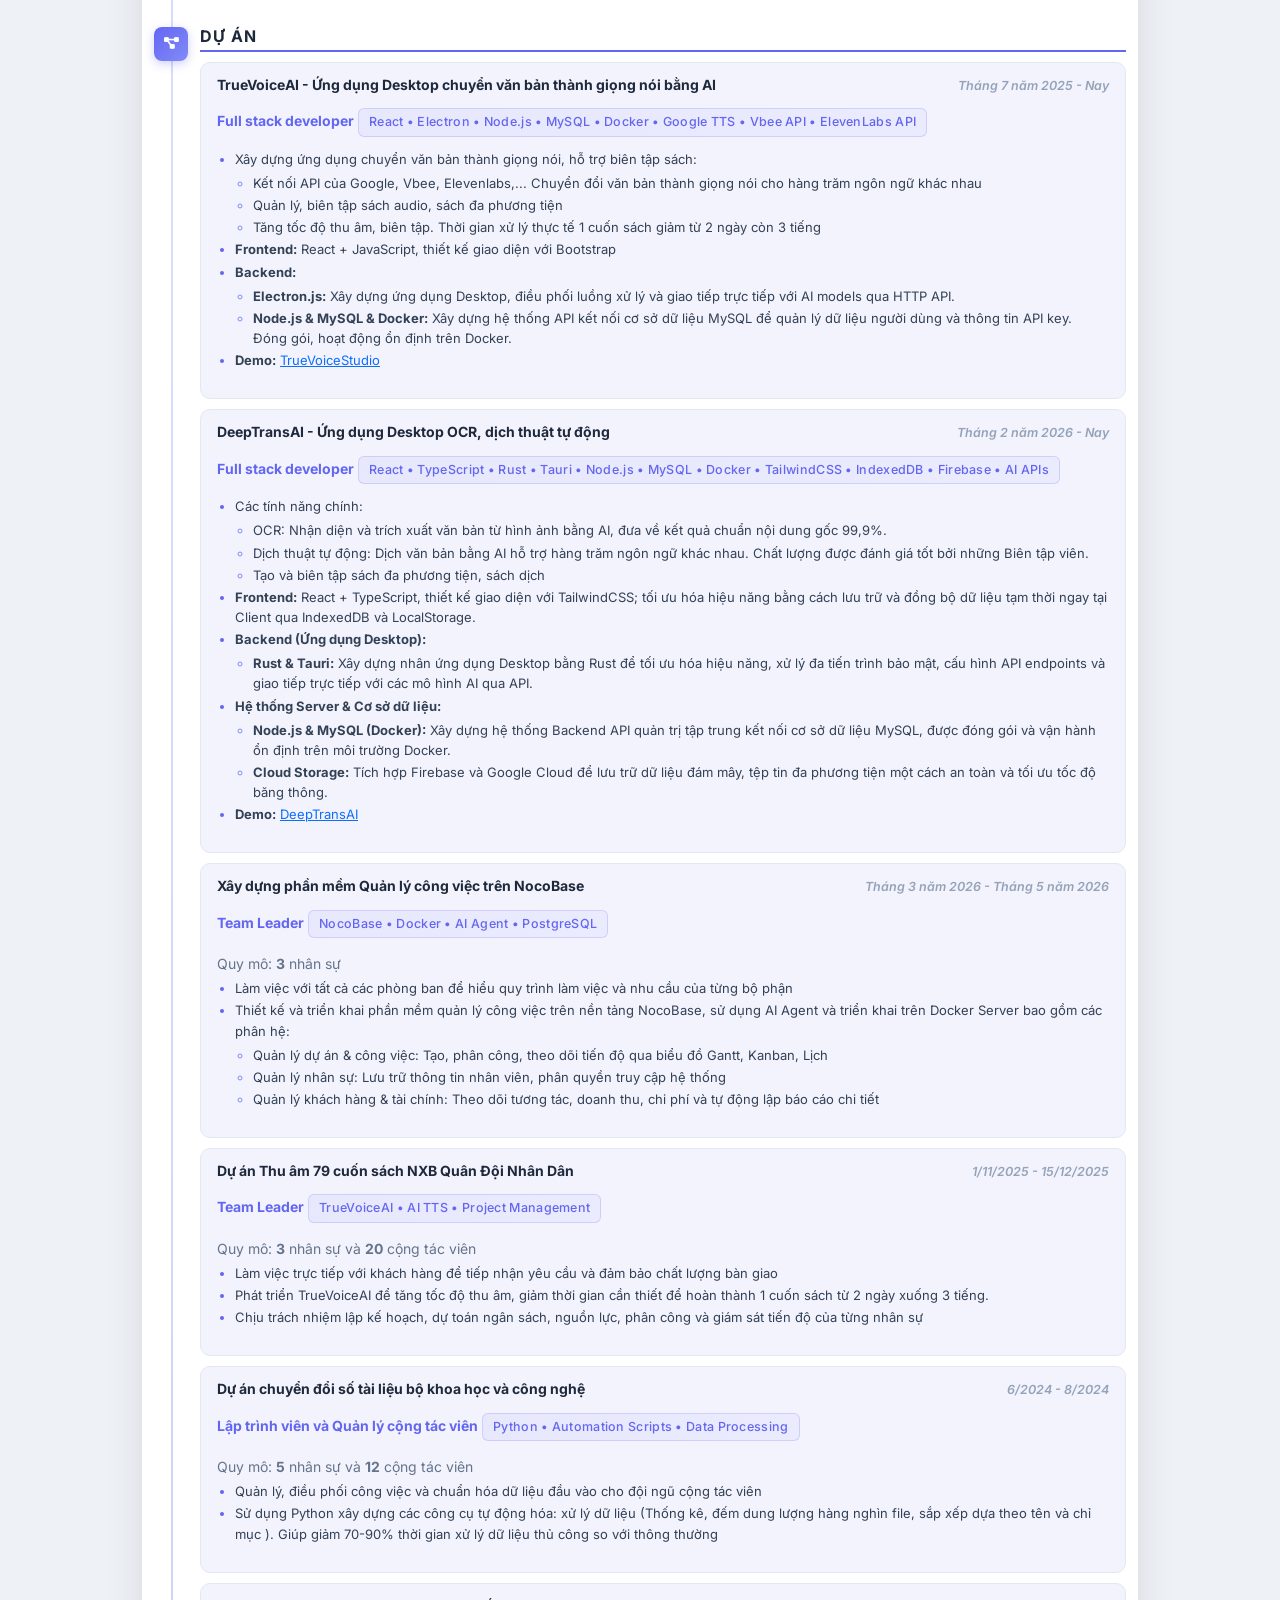
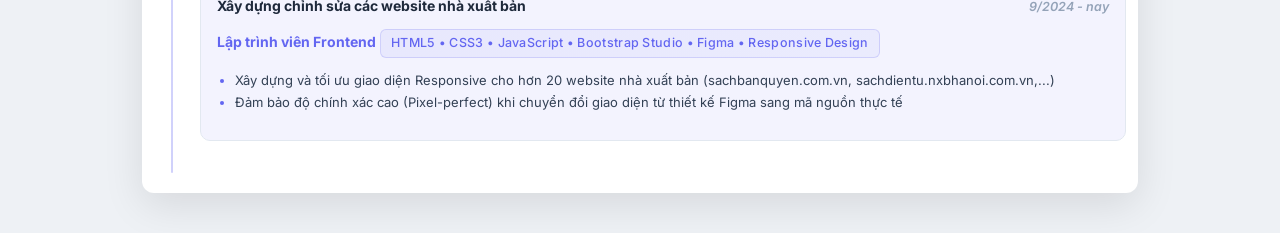
==== commit 594ae340: "loại bỏ Rust trong core Skill" ====
--- a/index.html
+++ b/index.html
@@ -145,7 +145,6 @@
                 <span>Node.js</span>
                 <span>Electron</span>
                 <span>Tauri</span>
-                <span>Rust</span>
                 <span>Docker</span>
                 <span>AI</span>
                 <span>Automation</span>
